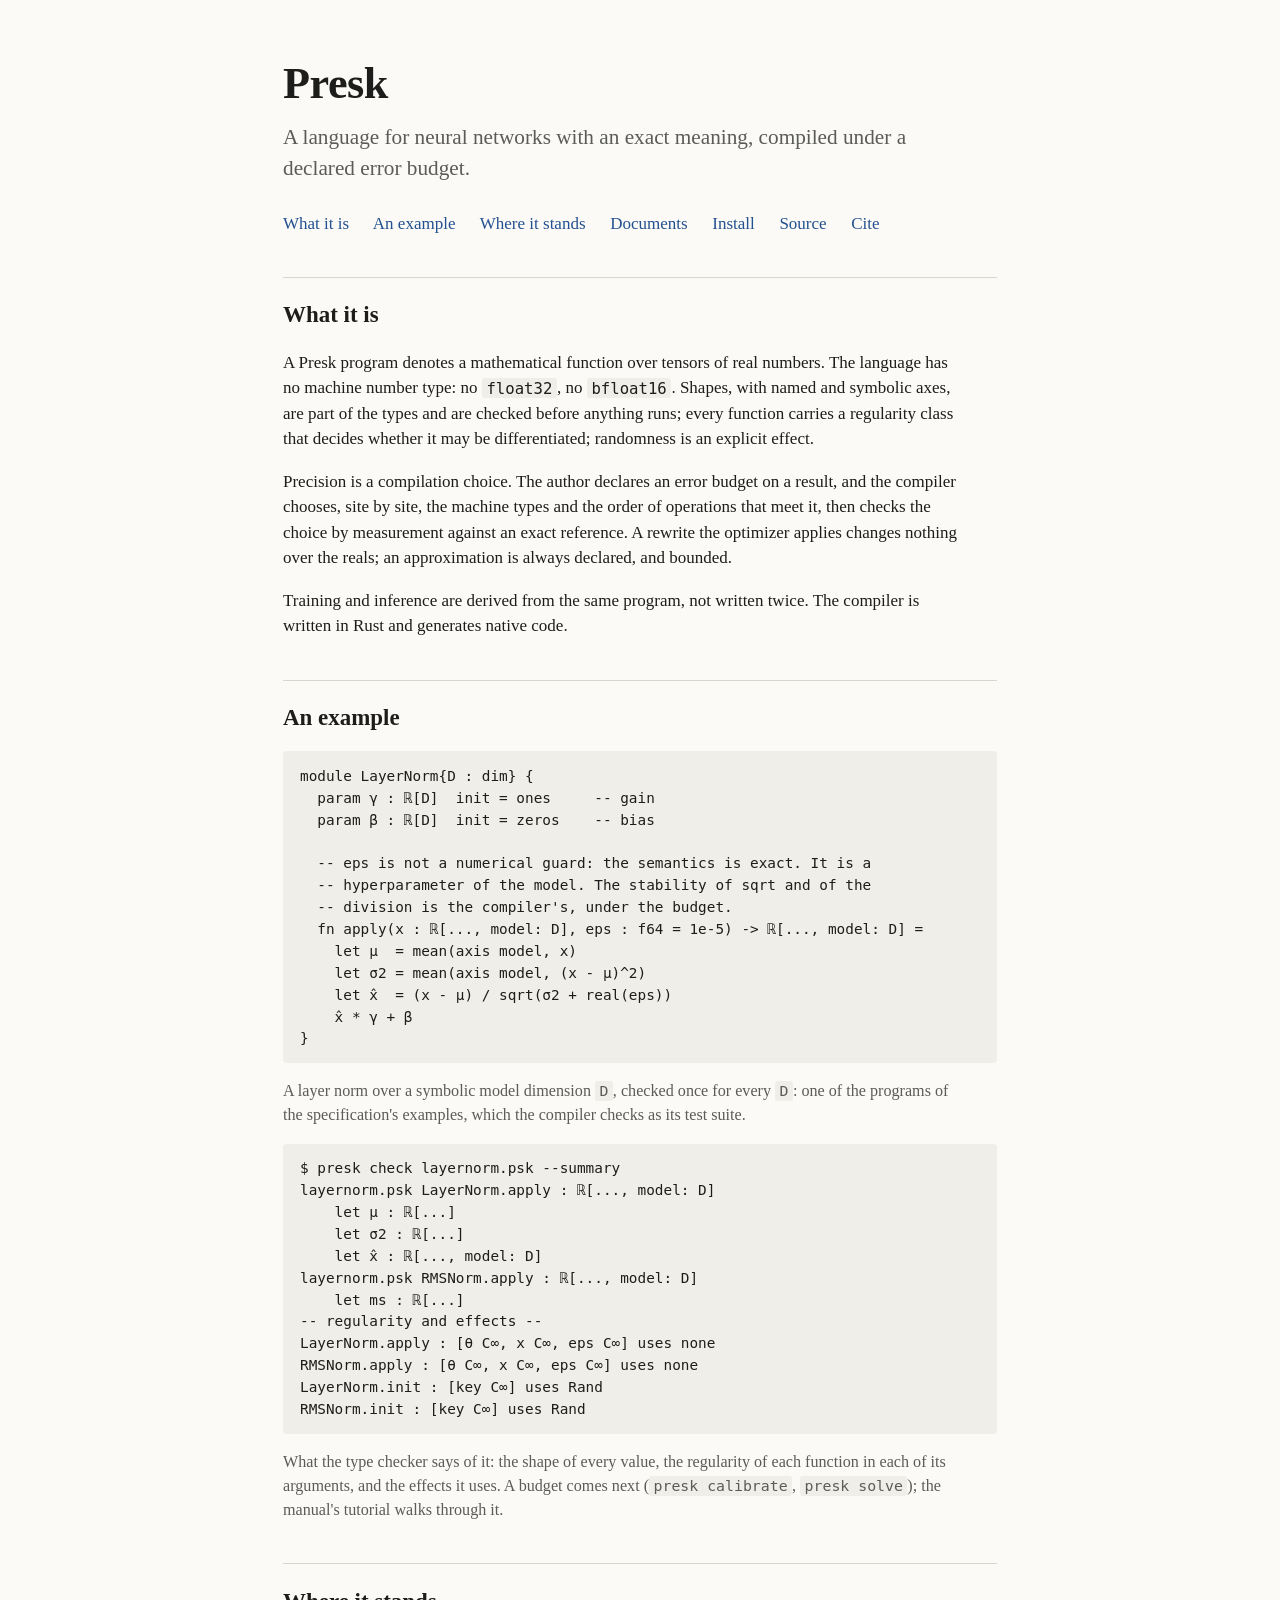
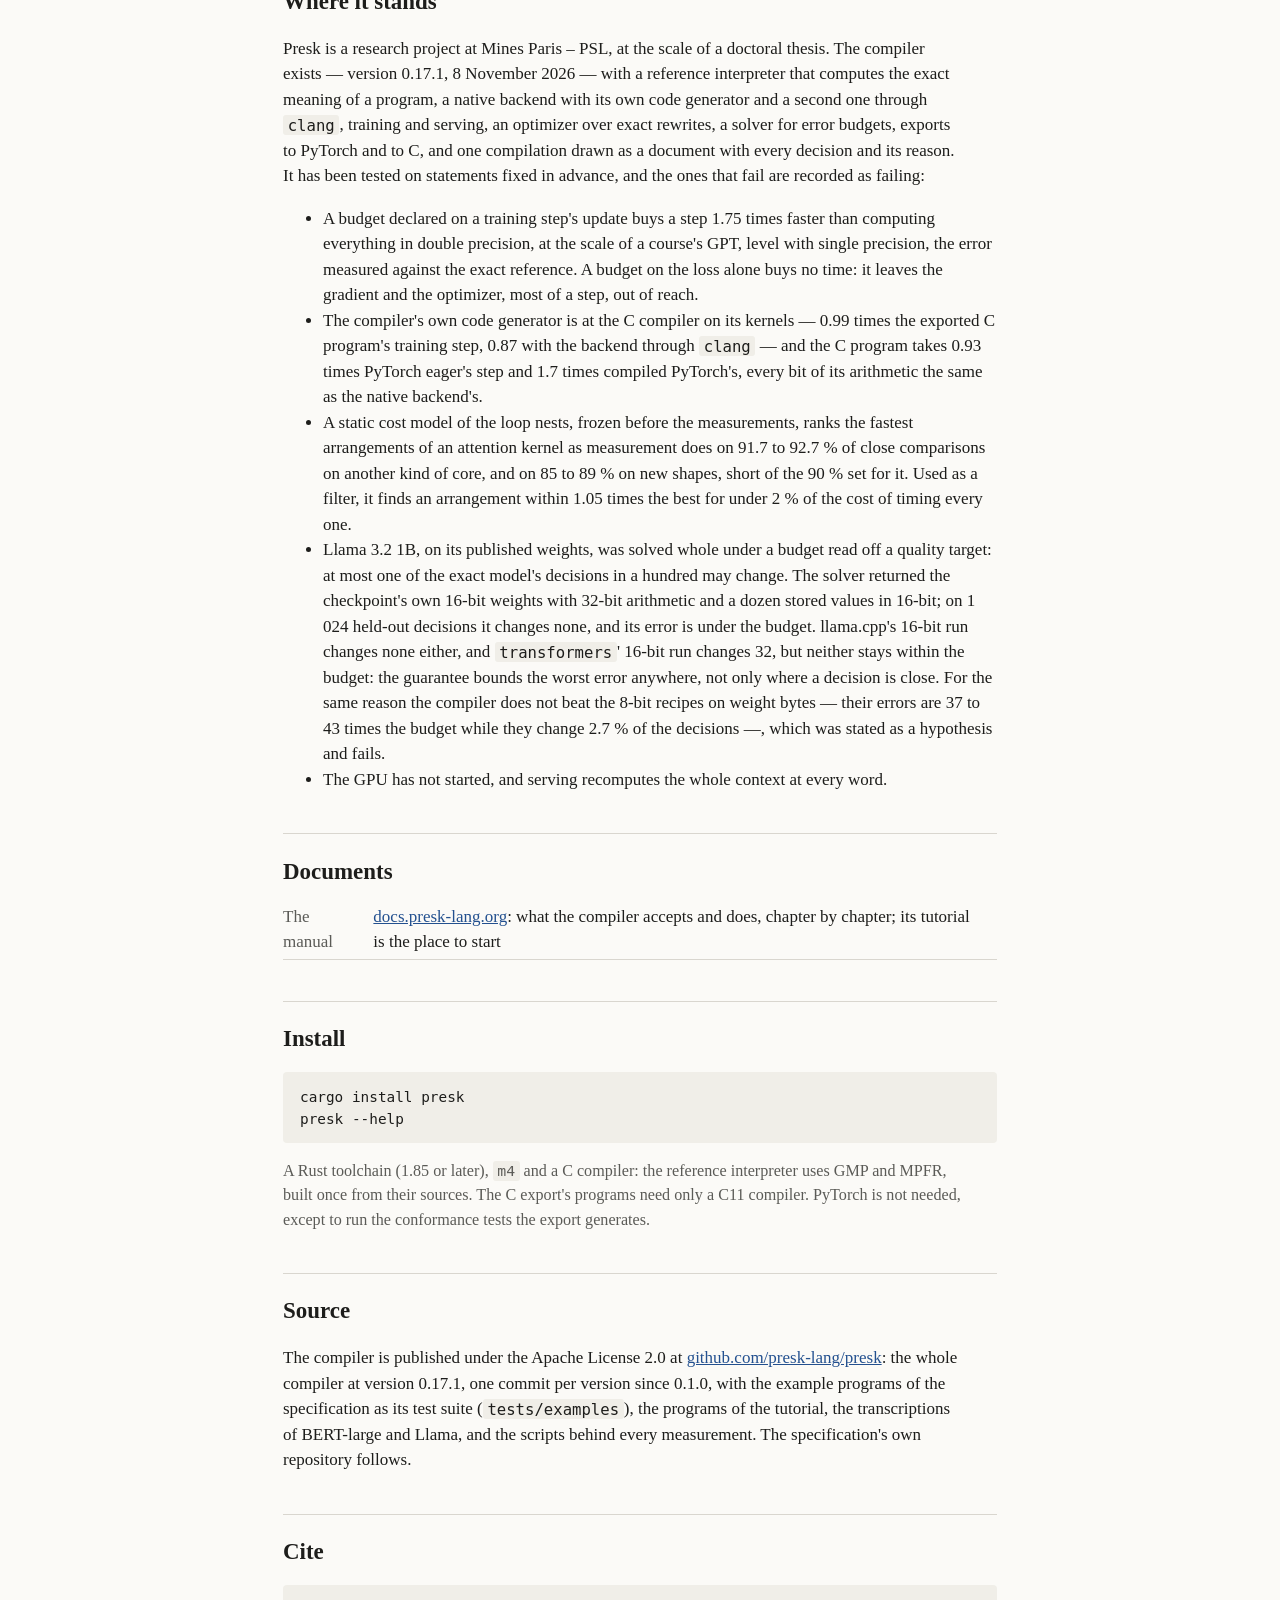
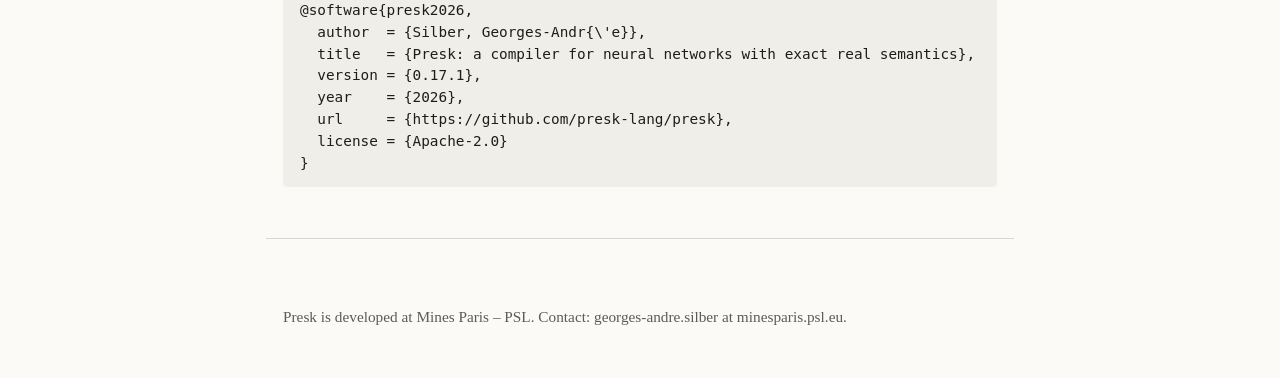
==== site/index.html @ a1793949 "The site without PDFs for now: the report and the reference removed The user, 2026-11-11: "i don't w" ====
<!doctype html>
<html lang="en">
<head>
<meta charset="utf-8">
<meta name="viewport" content="width=device-width, initial-scale=1">
<title>Presk</title>
<meta name="description" content="Presk is a language and compiler for neural networks whose programs have an exact mathematical meaning, compiled under a declared error budget.">
<link rel="stylesheet" href="style.css">
</head>
<body>

<header>
  <h1>Presk</h1>
  <!-- The tagline follows the report's framing; kept by the user on 2026-11-09
       (presk-project/docs/publication-2026-11-09.md, decision 6). -->
  <p class="tagline">A language for neural networks with an exact meaning, compiled under a declared error budget.</p>
  <nav>
    <a href="#what">What it is</a>
    <a href="#example">An example</a>
    <a href="#status">Where it stands</a>
    <a href="#documents">Documents</a>
    <a href="#install">Install</a>
    <a href="#source">Source</a>
    <a href="#cite">Cite</a>
  </nav>
</header>

<main>

<h2 id="what">What it is</h2>
<p>A Presk program denotes a mathematical function over tensors of real
numbers. The language has no machine number type: no <code>float32</code>,
no <code>bfloat16</code>. Shapes, with named and symbolic axes, are part of
the types and are checked before anything runs; every function carries a
regularity class that decides whether it may be differentiated; randomness
is an explicit effect.</p>
<p>Precision is a compilation choice. The author declares an error budget
on a result, and the compiler chooses, site by site, the machine types and
the order of operations that meet it, then checks the choice by measurement
against an exact reference. A rewrite the optimizer applies changes nothing
over the reals; an approximation is always declared, and bounded.</p>
<p>Training and inference are derived from the same program, not written
twice. The compiler is written in Rust and generates native code.</p>

<h2 id="example">An example</h2>
<!-- presk-specs/examples/layernorm/layernorm.psk, the LayerNorm module, verbatim (comments shortened). -->
<pre><code>module LayerNorm{D : dim} {
  param γ : ℝ[D]  init = ones     -- gain
  param β : ℝ[D]  init = zeros    -- bias

  -- eps is not a numerical guard: the semantics is exact. It is a
  -- hyperparameter of the model. The stability of sqrt and of the
  -- division is the compiler's, under the budget.
  fn apply(x : ℝ[..., model: D], eps : f64 = 1e-5) -> ℝ[..., model: D] =
    let μ  = mean(axis model, x)
    let σ2 = mean(axis model, (x - μ)^2)
    let x̂  = (x - μ) / sqrt(σ2 + real(eps))
    x̂ * γ + β
}</code></pre>
<p class="note">A layer norm over a symbolic model dimension <code>D</code>,
checked once for every <code>D</code>: one of the programs of the
specification's examples, which the compiler checks as its test suite.</p>
<!-- The output of `presk check tests/examples/layernorm/layernorm.psk --summary` at 0.17.1 (the file also
     holds an RMSNorm module), verbatim, 2026-11-09. -->
<pre><code>$ presk check layernorm.psk --summary
layernorm.psk LayerNorm.apply : ℝ[..., model: D]
    let μ : ℝ[...]
    let σ2 : ℝ[...]
    let x̂ : ℝ[..., model: D]
layernorm.psk RMSNorm.apply : ℝ[..., model: D]
    let ms : ℝ[...]
-- regularity and effects --
LayerNorm.apply : [θ C∞, x C∞, eps C∞] uses none
RMSNorm.apply : [θ C∞, x C∞, eps C∞] uses none
LayerNorm.init : [key C∞] uses Rand
RMSNorm.init : [key C∞] uses Rand</code></pre>
<p class="note">What the type checker says of it: the shape of every value,
the regularity of each function in each of its arguments, and the effects it
uses. A budget comes next (<code>presk calibrate</code>, <code>presk
solve</code>); the manual's tutorial walks through it.</p>

<h2 id="status">Where it stands</h2>
<!-- In step with presk-specs/docs/status-2026-11-08-0.17.1.md (version 0.17.1, tagged 2026-11-08) and the
     compiler's CHANGELOG; what fails is said to fail. Each number's record is in the comment beside it. -->
<p>Presk is a research project at Mines Paris – PSL, at the scale of a
doctoral thesis. The compiler exists — version 0.17.1, 8 November 2026 —
with a reference interpreter that computes the exact meaning of a program,
a native backend with its own code generator and a second one through
<code>clang</code>, training and serving, an optimizer over exact rewrites,
a solver for error budgets, exports to PyTorch and to C, and one
compilation drawn as a document with every decision and its reason. It has
been tested on statements fixed in advance, and the ones that fail are
recorded as failing:</p>
<ul>
  <!-- D127 (five processes): the step under the solved update budget 13.91 s against 24.35 all-f64, all-f32 1.76x;
       H6 fails (a budget on the loss buys no time); H7 holds. -->
  <li>A budget declared on a training step's update buys a step 1.75 times
  faster than computing everything in double precision, at the scale of a
  course's GPT, level with single precision, the error measured against the
  exact reference. A budget on the loss alone buys no time: it leaves the
  gradient and the optimizer, most of a step, out of reach.</li>
  <!-- D181 (0.17.0 step 8, D127's protocol): Cranelift with level 2 0.994x the C program's step, the LLVM backend
       0.871x; D166/D153: the C step 0.93x PyTorch eager's, 1.7x compiled PyTorch's (2.0x like for like). -->
  <li>The compiler's own code generator is at the C compiler on its
  kernels — 0.99 times the exported C program's training step, 0.87 with
  the backend through <code>clang</code> — and the C program takes 0.93
  times PyTorch eager's step and 1.7 times compiled PyTorch's, every bit
  of its arithmetic the same as the native backend's.</li>
  <!-- D72, D73 (0.8.0): F2 92.7 % and 91.7 % on the A725 cores, F1 85.4–88.8 % on new shapes; within 1.05x of the
       best; under 2 % of the cost (the manual's experiments chapter, §8). -->
  <li>A static cost model of the loop nests, frozen before the
  measurements, ranks the fastest arrangements of an attention kernel as
  measurement does on 91.7 to 92.7 % of close comparisons on another kind
  of core, and on 85 to 89 % on new shapes, short of the 90 % set for it.
  Used as a filter, it finds an arrangement within 1.05 times the best for
  under 2 % of the cost of timing every one.</li>
  <!-- D186–D190 (0.17.1, status-2026-11-08-0.17.1.md §3): eps*(1 %) = 3.81e-3; the eighth solve B: bf16 weights,
       f32 arithmetic, twelve stored values bf16, 0 of 1 024 held-out decisions changed, 7.7e-4 under 3.81e-3;
       llama.cpp BF16 0.257 and 0 flips (certifiable at delta = 0.38), transformers bfloat16 0.566 and 32 flips;
       Q8_0 1.31 GB and 28 flips; RW7 fails at every delta. -->
  <li>Llama 3.2 1B, on its published weights, was solved whole under a
  budget read off a quality target: at most one of the exact model's
  decisions in a hundred may change. The solver returned the checkpoint's
  own 16-bit weights with 32-bit arithmetic and a dozen stored values in
  16-bit; on 1 024 held-out decisions it changes none, and its error is
  under the budget. llama.cpp's 16-bit run changes none either, and
  <code>transformers</code>' 16-bit run changes 32, but neither stays
  within the budget: the guarantee bounds the worst error anywhere, not
  only where a decision is close. For the same reason the compiler does
  not beat the 8-bit recipes on weight bytes — their errors are 37 to 43
  times the budget while they change 2.7 % of the decisions —, which was
  stated as a hypothesis and fails.</li>
  <li>The GPU has not started, and serving recomputes the whole context at
  every word.</li>
</ul>

<h2 id="documents">Documents</h2>
<!-- No PDF on the site for now (the user, 2026-11-11): the report and the
     language reference stay in presk-specs. -->
<table>
  <tr><th>The manual</th><td><a href="https://docs.presk-lang.org">docs.presk-lang.org</a>: what the compiler accepts and does, chapter by chapter; its tutorial is the place to start</td></tr>
</table>

<h2 id="install">Install</h2>
<!-- The crate `presk` on crates.io, published from the public repository at 0.17.1 (presk's CONTRIBUTING.md). -->
<pre><code>cargo install presk
presk --help</code></pre>
<p class="note">A Rust toolchain (1.85 or later), <code>m4</code> and a C
compiler: the reference interpreter uses GMP and MPFR, built once from their
sources. The C export's programs need only a C11 compiler. PyTorch is not
needed, except to run the conformance tests the export generates.</p>

<h2 id="source">Source</h2>
<p>The compiler is published under the Apache License 2.0 at
<a href="https://github.com/presk-lang/presk">github.com/presk-lang/presk</a>:
the whole compiler at version 0.17.1, one commit per version since 0.1.0,
with the example programs of the specification as its test suite
(<code>tests/examples</code>), the programs of the tutorial, the
transcriptions of BERT-large and Llama, and the scripts behind every
measurement. The specification's own repository follows.</p>

<h2 id="cite">Cite</h2>
<!-- From presk's CITATION.cff. -->
<pre><code>@software{presk2026,
  author  = {Silber, Georges-Andr{\'e}},
  title   = {Presk: a compiler for neural networks with exact real semantics},
  version = {0.17.1},
  year    = {2026},
  url     = {https://github.com/presk-lang/presk},
  license = {Apache-2.0}
}</code></pre>

</main>

<footer>
  <p>Presk is developed at Mines Paris – PSL. Contact: georges-andre.silber at minesparis.psl.eu.</p>
</footer>

</body>
</html>
---- site/style.css ----
:root {
  --ink: #1d1d1b;
  --muted: #5b5b57;
  --rule: #d9d6cf;
  --paper: #fbfaf7;
  --accent: #23508f;
  --code: #f0eee8;
}
@media (prefers-color-scheme: dark) {
  :root {
    --ink: #e8e6e0;
    --muted: #a9a69e;
    --rule: #3a3a37;
    --paper: #161614;
    --accent: #8fb4ec;
    --code: #232321;
  }
}
* { box-sizing: border-box; }
html { font-size: 17px; }
body {
  margin: 0;
  background: var(--paper);
  color: var(--ink);
  font-family: Georgia, "Times New Roman", serif;
  line-height: 1.5;
}
main, header, footer { max-width: 44rem; margin: 0 auto; padding: 0 1rem; }
header { padding-top: 3rem; }
header h1 { font-size: 2.6rem; margin: 0 0 .25rem; letter-spacing: -.01em; }
header p.tagline { font-size: 1.25rem; color: var(--muted); margin: 0 0 1.5rem; }
nav a { margin-right: 1.2rem; color: var(--accent); text-decoration: none; }
nav a:hover { text-decoration: underline; }
h2 { font-size: 1.35rem; margin: 2.4rem 0 .6rem; padding-top: 1.2rem; border-top: 1px solid var(--rule); }
p, li { max-width: 40rem; }
a { color: var(--accent); }
code, pre {
  font-family: "SF Mono", Menlo, Consolas, "DejaVu Sans Mono", monospace;
  font-size: .92em;
  background: var(--code);
}
code { padding: .05em .3em; border-radius: 3px; }
pre { padding: .8rem 1rem; overflow-x: auto; border-radius: 4px; line-height: 1.4; }
pre code { background: none; padding: 0; }
table { border-collapse: collapse; margin: .6rem 0 1rem; }
td, th { text-align: left; padding: .25rem .9rem .25rem 0; vertical-align: top; border-bottom: 1px solid var(--rule); }
th { color: var(--muted); font-weight: normal; }
footer { color: var(--muted); font-size: .9rem; padding: 3rem 1rem 2rem; border-top: 1px solid var(--rule); margin-top: 3rem; }
.note { color: var(--muted); font-size: .95rem; }
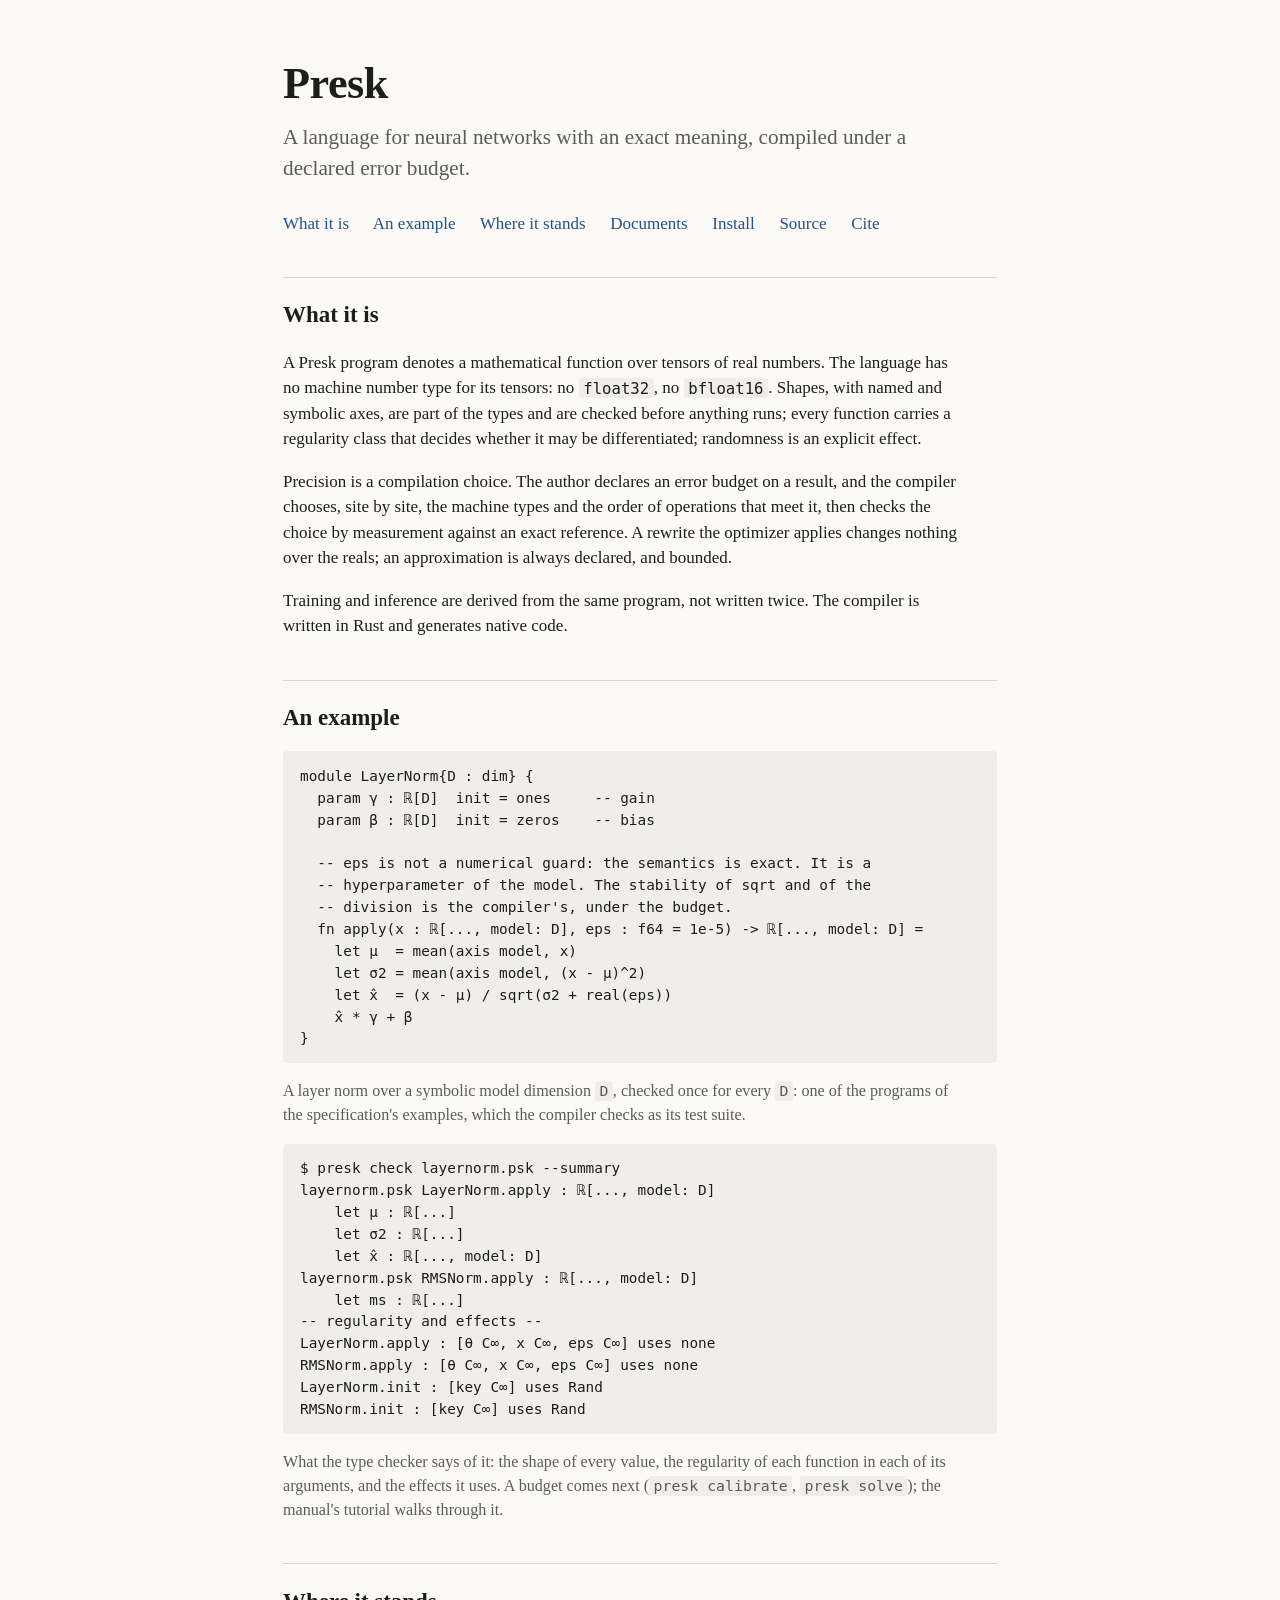
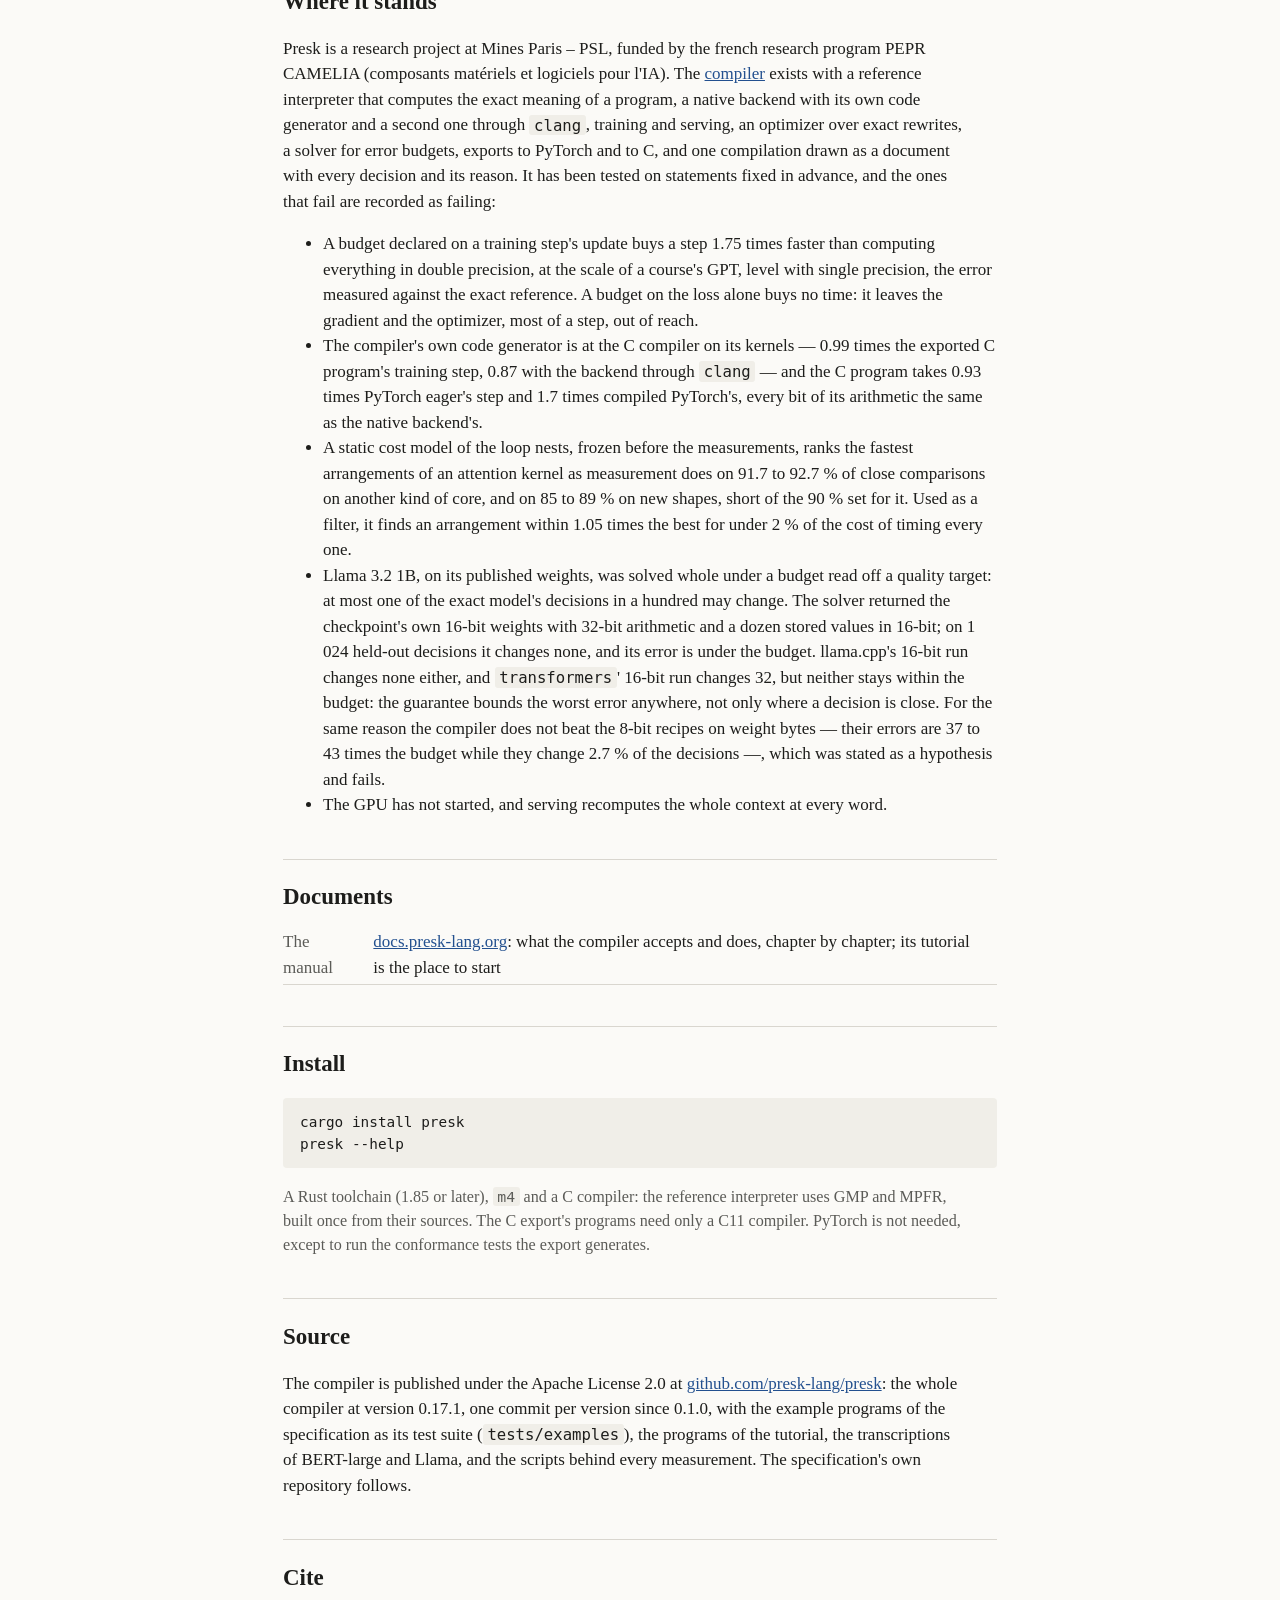
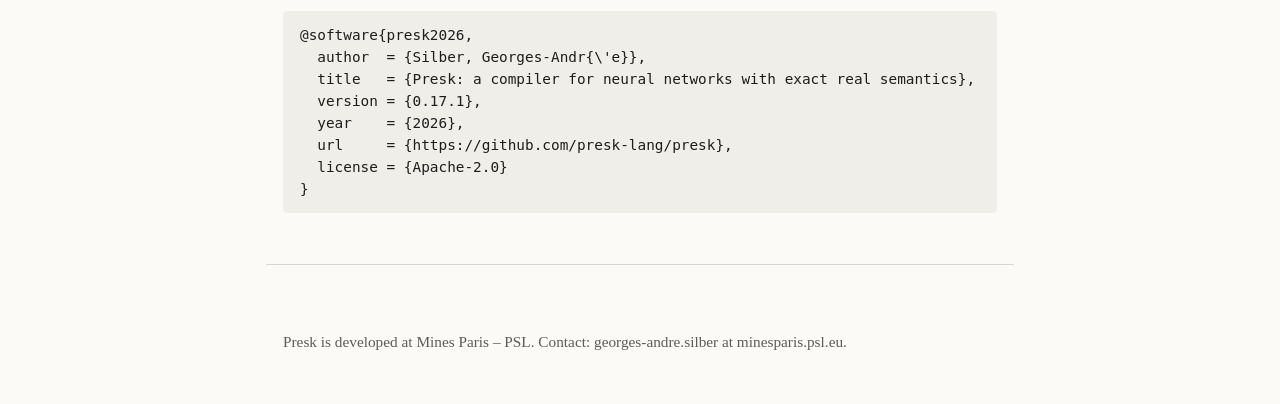
==== commit afdff5d6: "Revise wording" ====
--- a/site/index.html
+++ b/site/index.html
@@ -29,7 +29,7 @@
 
 <h2 id="what">What it is</h2>
 <p>A Presk program denotes a mathematical function over tensors of real
-numbers. The language has no machine number type: no <code>float32</code>,
+numbers. The language has no machine number type for its tensors: no <code>float32</code>,
 no <code>bfloat16</code>. Shapes, with named and symbolic axes, are part of
 the types and are checked before anything runs; every function carries a
 regularity class that decides whether it may be differentiated; randomness
@@ -82,8 +82,8 @@
 <h2 id="status">Where it stands</h2>
 <!-- In step with presk-specs/docs/status-2026-11-08-0.17.1.md (version 0.17.1, tagged 2026-11-08) and the
      compiler's CHANGELOG; what fails is said to fail. Each number's record is in the comment beside it. -->
-<p>Presk is a research project at Mines Paris – PSL, at the scale of a
-doctoral thesis. The compiler exists — version 0.17.1, 8 November 2026 —
+<p>Presk is a research project at Mines Paris – PSL, funded by the french research program PEPR CAMELIA (composants matériels et logiciels pour l'IA).
+    The <a href="https://github.com/presk-lang/presk">compiler</a> exists
 with a reference interpreter that computes the exact meaning of a program,
 a native backend with its own code generator and a second one through
 <code>clang</code>, training and serving, an optimizer over exact rewrites,
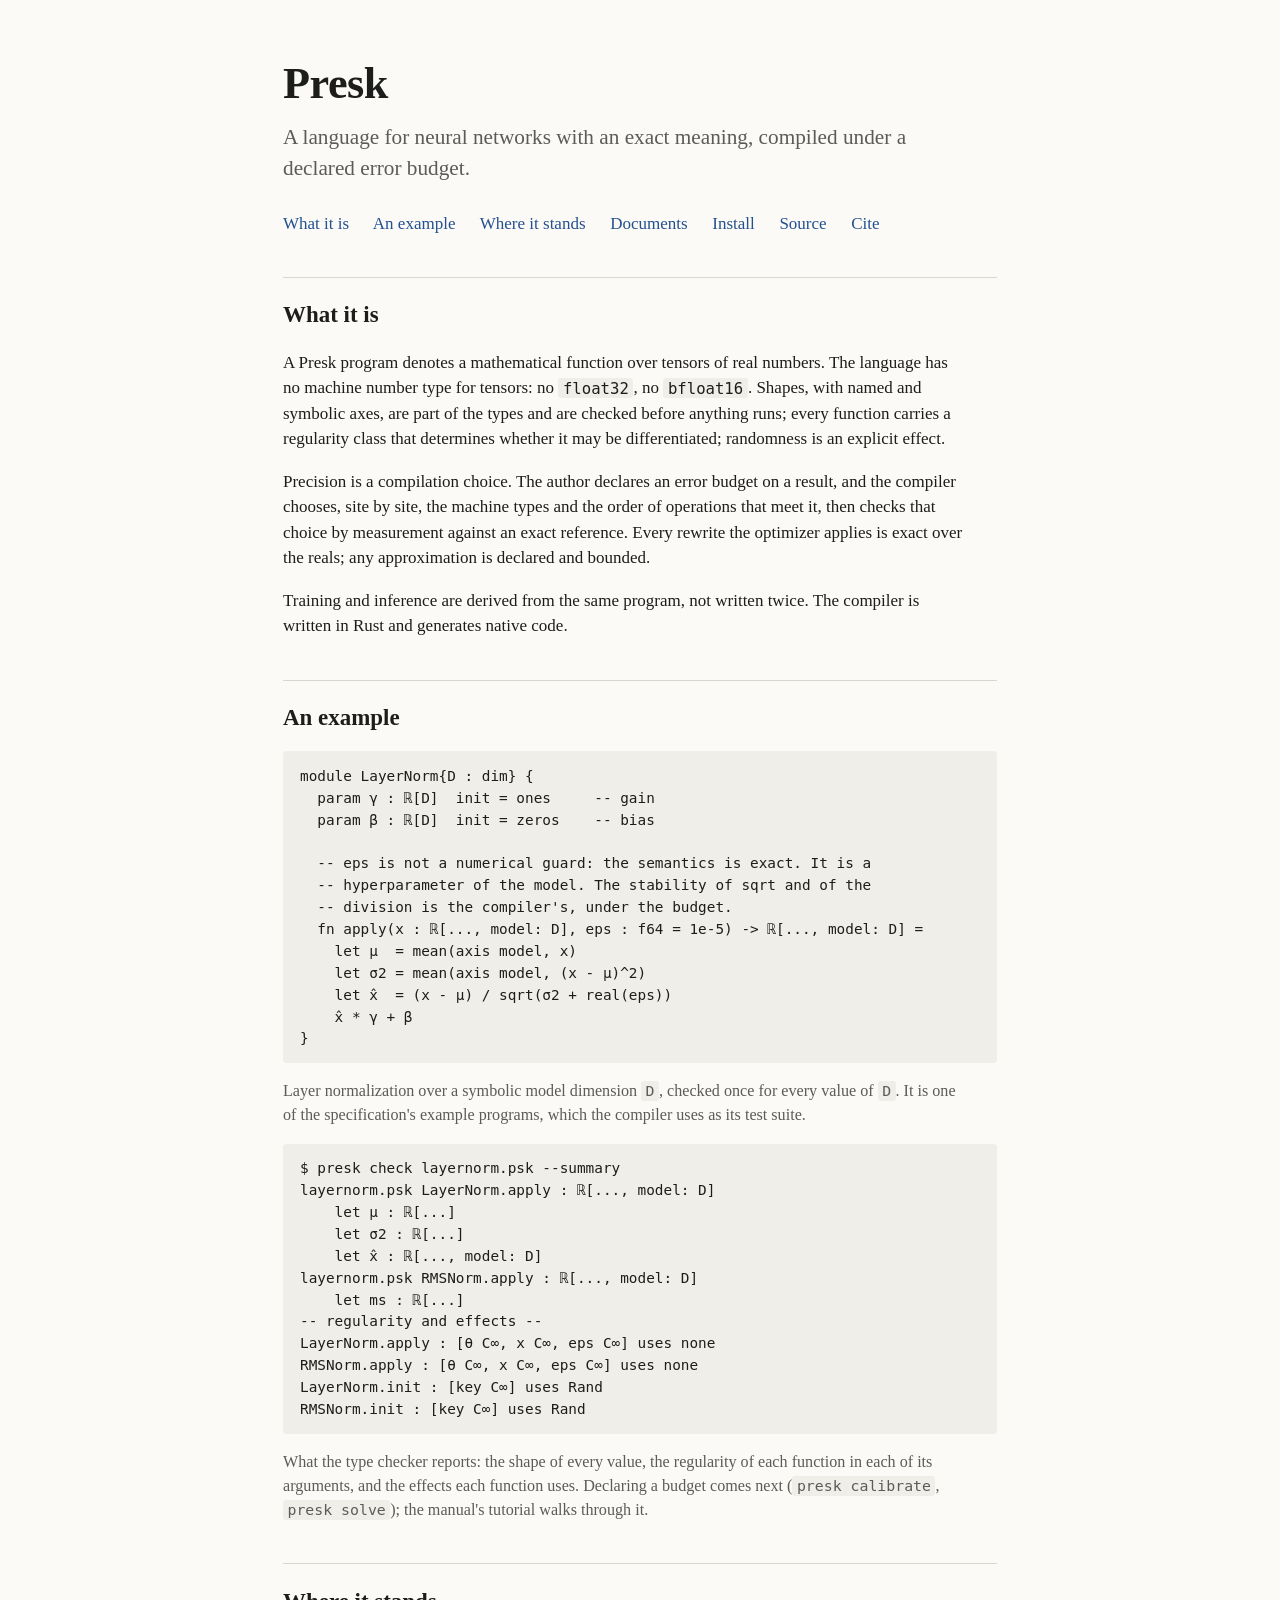
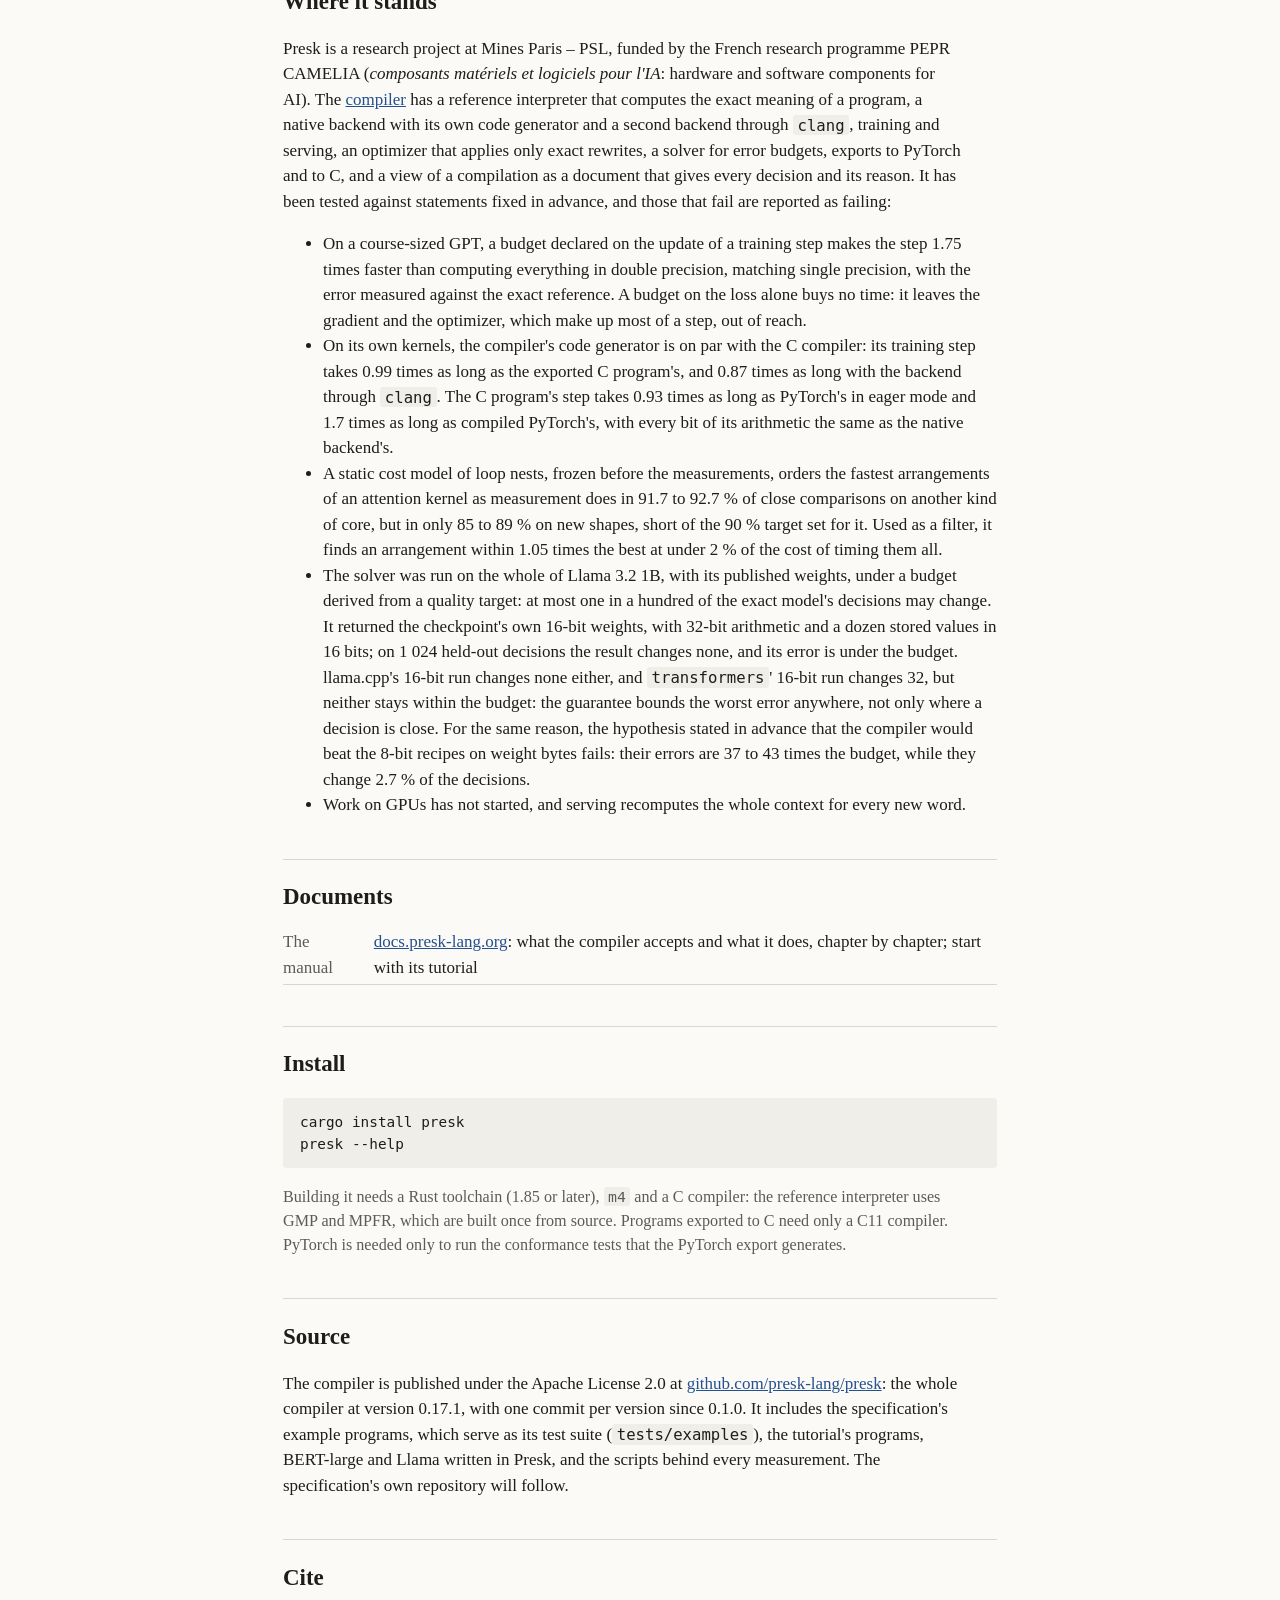
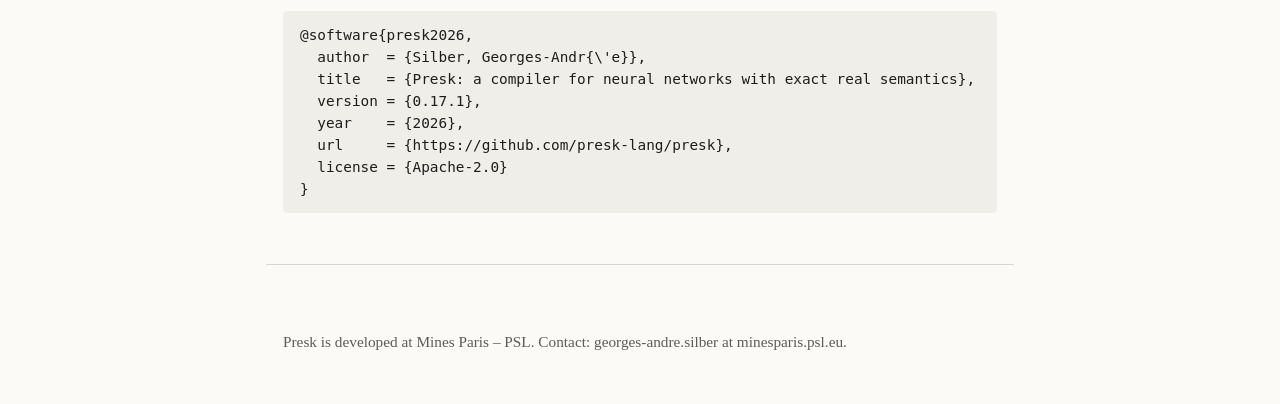
==== commit de9b8e57: "The page's English revised: the same statements and numbers, clearer sentences The funding sentence " ====
--- a/site/index.html
+++ b/site/index.html
@@ -4,7 +4,7 @@
 <meta charset="utf-8">
 <meta name="viewport" content="width=device-width, initial-scale=1">
 <title>Presk</title>
-<meta name="description" content="Presk is a language and compiler for neural networks whose programs have an exact mathematical meaning, compiled under a declared error budget.">
+<meta name="description" content="Presk is a language and compiler for neural networks whose programs have an exact mathematical meaning and are compiled under a declared error budget.">
 <link rel="stylesheet" href="style.css">
 </head>
 <body>
@@ -29,16 +29,16 @@
 
 <h2 id="what">What it is</h2>
 <p>A Presk program denotes a mathematical function over tensors of real
-numbers. The language has no machine number type for its tensors: no <code>float32</code>,
+numbers. The language has no machine number type for tensors: no <code>float32</code>,
 no <code>bfloat16</code>. Shapes, with named and symbolic axes, are part of
 the types and are checked before anything runs; every function carries a
-regularity class that decides whether it may be differentiated; randomness
+regularity class that determines whether it may be differentiated; randomness
 is an explicit effect.</p>
 <p>Precision is a compilation choice. The author declares an error budget
 on a result, and the compiler chooses, site by site, the machine types and
-the order of operations that meet it, then checks the choice by measurement
-against an exact reference. A rewrite the optimizer applies changes nothing
-over the reals; an approximation is always declared, and bounded.</p>
+the order of operations that meet it, then checks that choice by measurement
+against an exact reference. Every rewrite the optimizer applies is exact
+over the reals; any approximation is declared and bounded.</p>
 <p>Training and inference are derived from the same program, not written
 twice. The compiler is written in Rust and generates native code.</p>
 
@@ -57,9 +57,10 @@
     let x̂  = (x - μ) / sqrt(σ2 + real(eps))
     x̂ * γ + β
 }</code></pre>
-<p class="note">A layer norm over a symbolic model dimension <code>D</code>,
-checked once for every <code>D</code>: one of the programs of the
-specification's examples, which the compiler checks as its test suite.</p>
+<p class="note">Layer normalization over a symbolic model dimension
+<code>D</code>, checked once for every value of <code>D</code>. It is one of
+the specification's example programs, which the compiler uses as its test
+suite.</p>
 <!-- The output of `presk check tests/examples/layernorm/layernorm.psk --summary` at 0.17.1 (the file also
      holds an RMSNorm module), verbatim, 2026-11-09. -->
 <pre><code>$ presk check layernorm.psk --summary
@@ -74,90 +75,97 @@
 RMSNorm.apply : [θ C∞, x C∞, eps C∞] uses none
 LayerNorm.init : [key C∞] uses Rand
 RMSNorm.init : [key C∞] uses Rand</code></pre>
-<p class="note">What the type checker says of it: the shape of every value,
-the regularity of each function in each of its arguments, and the effects it
-uses. A budget comes next (<code>presk calibrate</code>, <code>presk
-solve</code>); the manual's tutorial walks through it.</p>
+<p class="note">What the type checker reports: the shape of every value,
+the regularity of each function in each of its arguments, and the effects
+each function uses. Declaring a budget comes next (<code>presk
+calibrate</code>, <code>presk solve</code>); the manual's tutorial walks
+through it.</p>
 
 <h2 id="status">Where it stands</h2>
 <!-- In step with presk-specs/docs/status-2026-11-08-0.17.1.md (version 0.17.1, tagged 2026-11-08) and the
      compiler's CHANGELOG; what fails is said to fail. Each number's record is in the comment beside it. -->
-<p>Presk is a research project at Mines Paris – PSL, funded by the french research program PEPR CAMELIA (composants matériels et logiciels pour l'IA).
-    The <a href="https://github.com/presk-lang/presk">compiler</a> exists
-with a reference interpreter that computes the exact meaning of a program,
-a native backend with its own code generator and a second one through
-<code>clang</code>, training and serving, an optimizer over exact rewrites,
-a solver for error budgets, exports to PyTorch and to C, and one
-compilation drawn as a document with every decision and its reason. It has
-been tested on statements fixed in advance, and the ones that fail are
-recorded as failing:</p>
+<!-- The funding sentence is the user's (2026-11-12). -->
+<p>Presk is a research project at Mines Paris – PSL, funded by the French
+research programme PEPR CAMELIA (<i lang="fr">composants matériels et
+logiciels pour l'IA</i>: hardware and software components for AI). The
+<a href="https://github.com/presk-lang/presk">compiler</a> has a reference
+interpreter that computes the exact meaning of a program, a native backend
+with its own code generator and a second backend through
+<code>clang</code>, training and serving, an optimizer that applies only
+exact rewrites, a solver for error budgets, exports to PyTorch and to C,
+and a view of a compilation as a document that gives every decision and
+its reason. It has been tested against statements fixed in advance, and
+those that fail are reported as failing:</p>
 <ul>
   <!-- D127 (five processes): the step under the solved update budget 13.91 s against 24.35 all-f64, all-f32 1.76x;
        H6 fails (a budget on the loss buys no time); H7 holds. -->
-  <li>A budget declared on a training step's update buys a step 1.75 times
-  faster than computing everything in double precision, at the scale of a
-  course's GPT, level with single precision, the error measured against the
-  exact reference. A budget on the loss alone buys no time: it leaves the
-  gradient and the optimizer, most of a step, out of reach.</li>
+  <li>On a course-sized GPT, a budget declared on the update of a
+  training step makes the step 1.75 times faster than computing
+  everything in double precision, matching single precision, with the
+  error measured against the exact reference. A budget on the loss alone
+  buys no time: it leaves the gradient and the optimizer, which make up
+  most of a step, out of reach.</li>
   <!-- D181 (0.17.0 step 8, D127's protocol): Cranelift with level 2 0.994x the C program's step, the LLVM backend
        0.871x; D166/D153: the C step 0.93x PyTorch eager's, 1.7x compiled PyTorch's (2.0x like for like). -->
-  <li>The compiler's own code generator is at the C compiler on its
-  kernels — 0.99 times the exported C program's training step, 0.87 with
-  the backend through <code>clang</code> — and the C program takes 0.93
-  times PyTorch eager's step and 1.7 times compiled PyTorch's, every bit
-  of its arithmetic the same as the native backend's.</li>
+  <li>On its own kernels, the compiler's code generator is on par with the
+  C compiler: its training step takes 0.99 times as long as the exported C
+  program's, and 0.87 times as long with the backend through
+  <code>clang</code>. The C program's step takes 0.93 times as long as
+  PyTorch's in eager mode and 1.7 times as long as compiled PyTorch's,
+  with every bit of its arithmetic the same as the native backend's.</li>
   <!-- D72, D73 (0.8.0): F2 92.7 % and 91.7 % on the A725 cores, F1 85.4–88.8 % on new shapes; within 1.05x of the
        best; under 2 % of the cost (the manual's experiments chapter, §8). -->
-  <li>A static cost model of the loop nests, frozen before the
-  measurements, ranks the fastest arrangements of an attention kernel as
-  measurement does on 91.7 to 92.7 % of close comparisons on another kind
-  of core, and on 85 to 89 % on new shapes, short of the 90 % set for it.
-  Used as a filter, it finds an arrangement within 1.05 times the best for
-  under 2 % of the cost of timing every one.</li>
+  <li>A static cost model of loop nests, frozen before the measurements,
+  orders the fastest arrangements of an attention kernel as measurement
+  does in 91.7 to 92.7&nbsp;% of close comparisons on another kind of core,
+  but in only 85 to 89&nbsp;% on new shapes, short of the 90&nbsp;% target
+  set for it. Used as a filter, it finds an arrangement within 1.05 times
+  the best at under 2&nbsp;% of the cost of timing them all.</li>
   <!-- D186–D190 (0.17.1, status-2026-11-08-0.17.1.md §3): eps*(1 %) = 3.81e-3; the eighth solve B: bf16 weights,
        f32 arithmetic, twelve stored values bf16, 0 of 1 024 held-out decisions changed, 7.7e-4 under 3.81e-3;
        llama.cpp BF16 0.257 and 0 flips (certifiable at delta = 0.38), transformers bfloat16 0.566 and 32 flips;
        Q8_0 1.31 GB and 28 flips; RW7 fails at every delta. -->
-  <li>Llama 3.2 1B, on its published weights, was solved whole under a
-  budget read off a quality target: at most one of the exact model's
-  decisions in a hundred may change. The solver returned the checkpoint's
-  own 16-bit weights with 32-bit arithmetic and a dozen stored values in
-  16-bit; on 1 024 held-out decisions it changes none, and its error is
-  under the budget. llama.cpp's 16-bit run changes none either, and
-  <code>transformers</code>' 16-bit run changes 32, but neither stays
-  within the budget: the guarantee bounds the worst error anywhere, not
-  only where a decision is close. For the same reason the compiler does
-  not beat the 8-bit recipes on weight bytes — their errors are 37 to 43
-  times the budget while they change 2.7 % of the decisions —, which was
-  stated as a hypothesis and fails.</li>
-  <li>The GPU has not started, and serving recomputes the whole context at
-  every word.</li>
+  <li>The solver was run on the whole of Llama 3.2 1B, with its published
+  weights, under a budget derived from a quality target: at most one in a
+  hundred of the exact model's decisions may change. It returned the
+  checkpoint's own 16-bit weights, with 32-bit arithmetic and a dozen
+  stored values in 16 bits; on 1&nbsp;024 held-out decisions the result
+  changes none, and its error is under the budget. llama.cpp's 16-bit
+  run changes none either, and <code>transformers</code>' 16-bit run
+  changes 32, but neither stays within the budget: the guarantee bounds
+  the worst error anywhere, not only where a decision is close. For the
+  same reason, the hypothesis stated in advance that the compiler would
+  beat the 8-bit recipes on weight bytes fails: their errors are 37 to
+  43 times the budget, while they change 2.7&nbsp;% of the decisions.</li>
+  <li>Work on GPUs has not started, and serving recomputes the whole
+  context for every new word.</li>
 </ul>
 
 <h2 id="documents">Documents</h2>
 <!-- No PDF on the site for now (the user, 2026-11-11): the report and the
      language reference stay in presk-specs. -->
 <table>
-  <tr><th>The manual</th><td><a href="https://docs.presk-lang.org">docs.presk-lang.org</a>: what the compiler accepts and does, chapter by chapter; its tutorial is the place to start</td></tr>
+  <tr><th>The manual</th><td><a href="https://docs.presk-lang.org">docs.presk-lang.org</a>: what the compiler accepts and what it does, chapter by chapter; start with its tutorial</td></tr>
 </table>
 
 <h2 id="install">Install</h2>
 <!-- The crate `presk` on crates.io, published from the public repository at 0.17.1 (presk's CONTRIBUTING.md). -->
 <pre><code>cargo install presk
 presk --help</code></pre>
-<p class="note">A Rust toolchain (1.85 or later), <code>m4</code> and a C
-compiler: the reference interpreter uses GMP and MPFR, built once from their
-sources. The C export's programs need only a C11 compiler. PyTorch is not
-needed, except to run the conformance tests the export generates.</p>
+<p class="note">Building it needs a Rust toolchain (1.85 or later),
+<code>m4</code> and a C compiler: the reference interpreter uses GMP and
+MPFR, which are built once from source. Programs exported to C need only a
+C11 compiler. PyTorch is needed only to run the conformance tests that the
+PyTorch export generates.</p>
 
 <h2 id="source">Source</h2>
 <p>The compiler is published under the Apache License 2.0 at
 <a href="https://github.com/presk-lang/presk">github.com/presk-lang/presk</a>:
-the whole compiler at version 0.17.1, one commit per version since 0.1.0,
-with the example programs of the specification as its test suite
-(<code>tests/examples</code>), the programs of the tutorial, the
-transcriptions of BERT-large and Llama, and the scripts behind every
-measurement. The specification's own repository follows.</p>
+the whole compiler at version 0.17.1, with one commit per version since
+0.1.0. It includes the specification's example programs, which serve as
+its test suite (<code>tests/examples</code>), the tutorial's programs,
+BERT-large and Llama written in Presk, and the scripts behind every
+measurement. The specification's own repository will follow.</p>
 
 <h2 id="cite">Cite</h2>
 <!-- From presk's CITATION.cff. -->
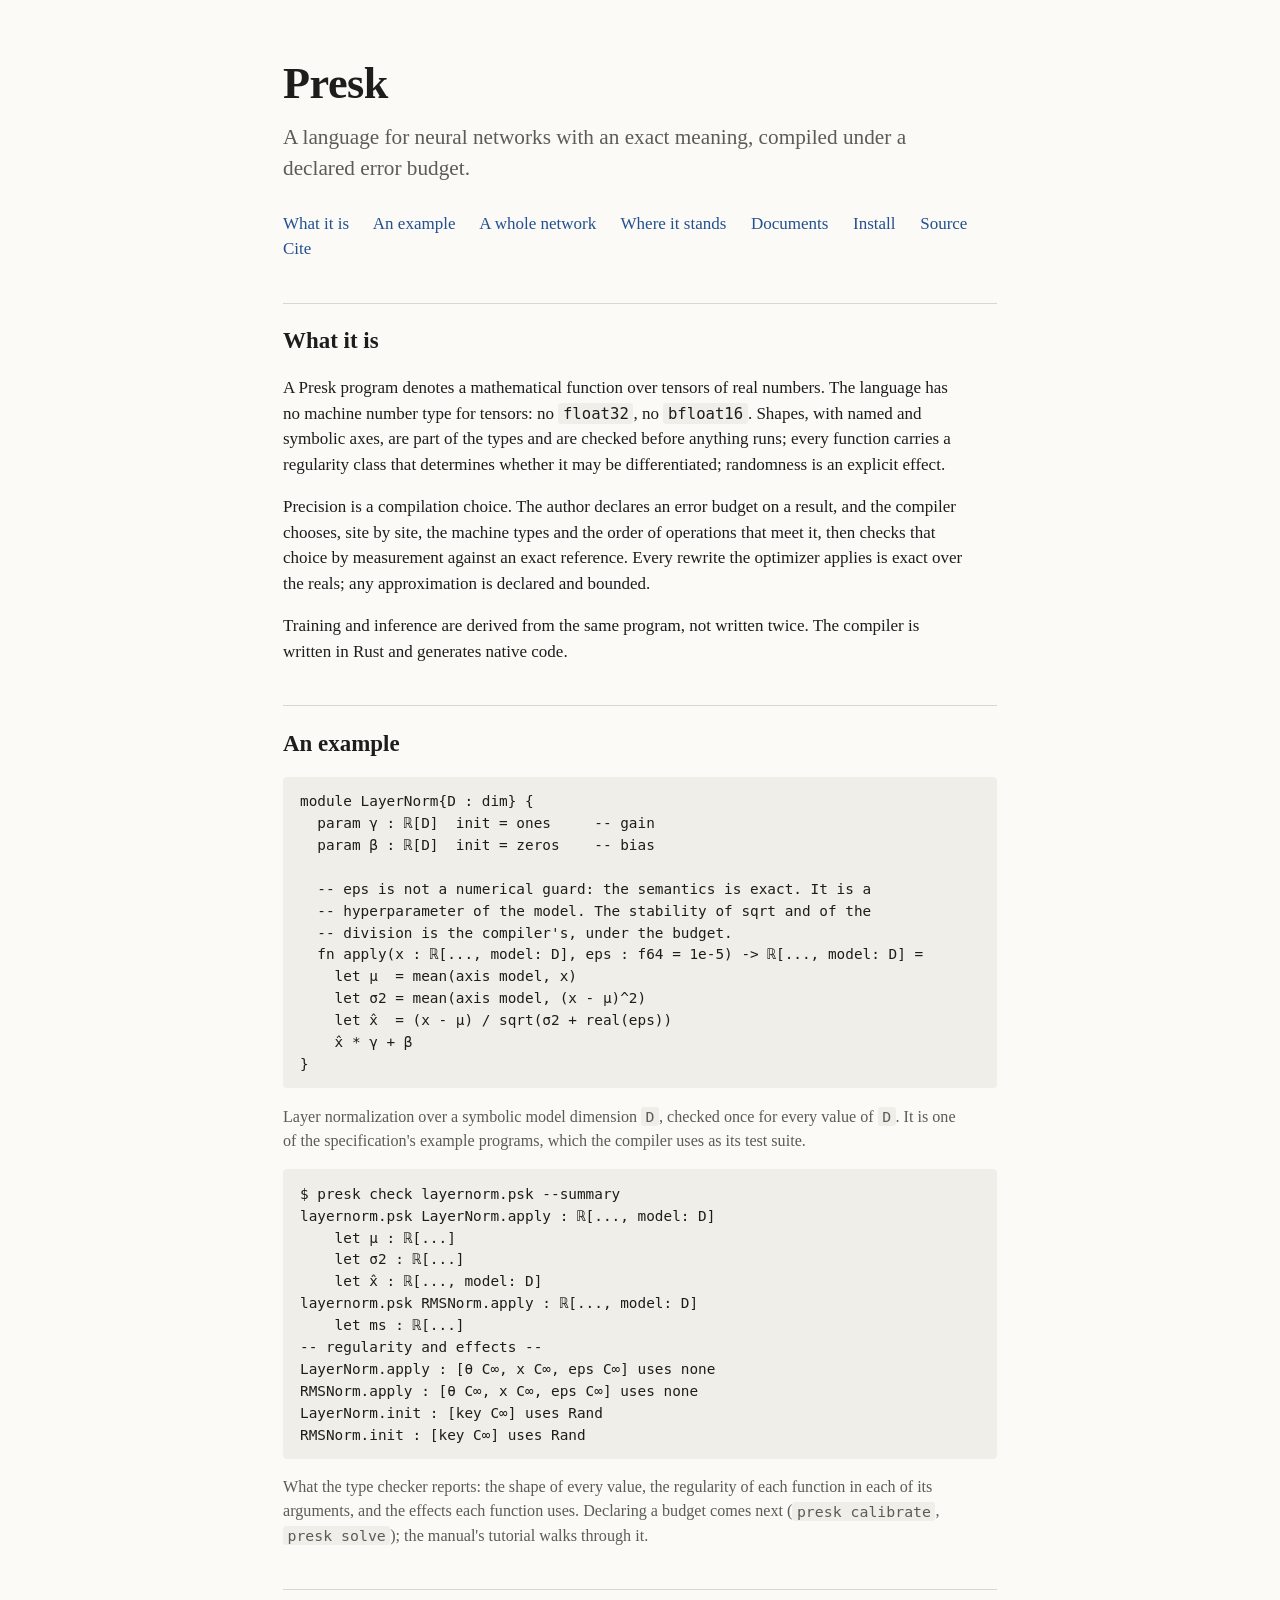
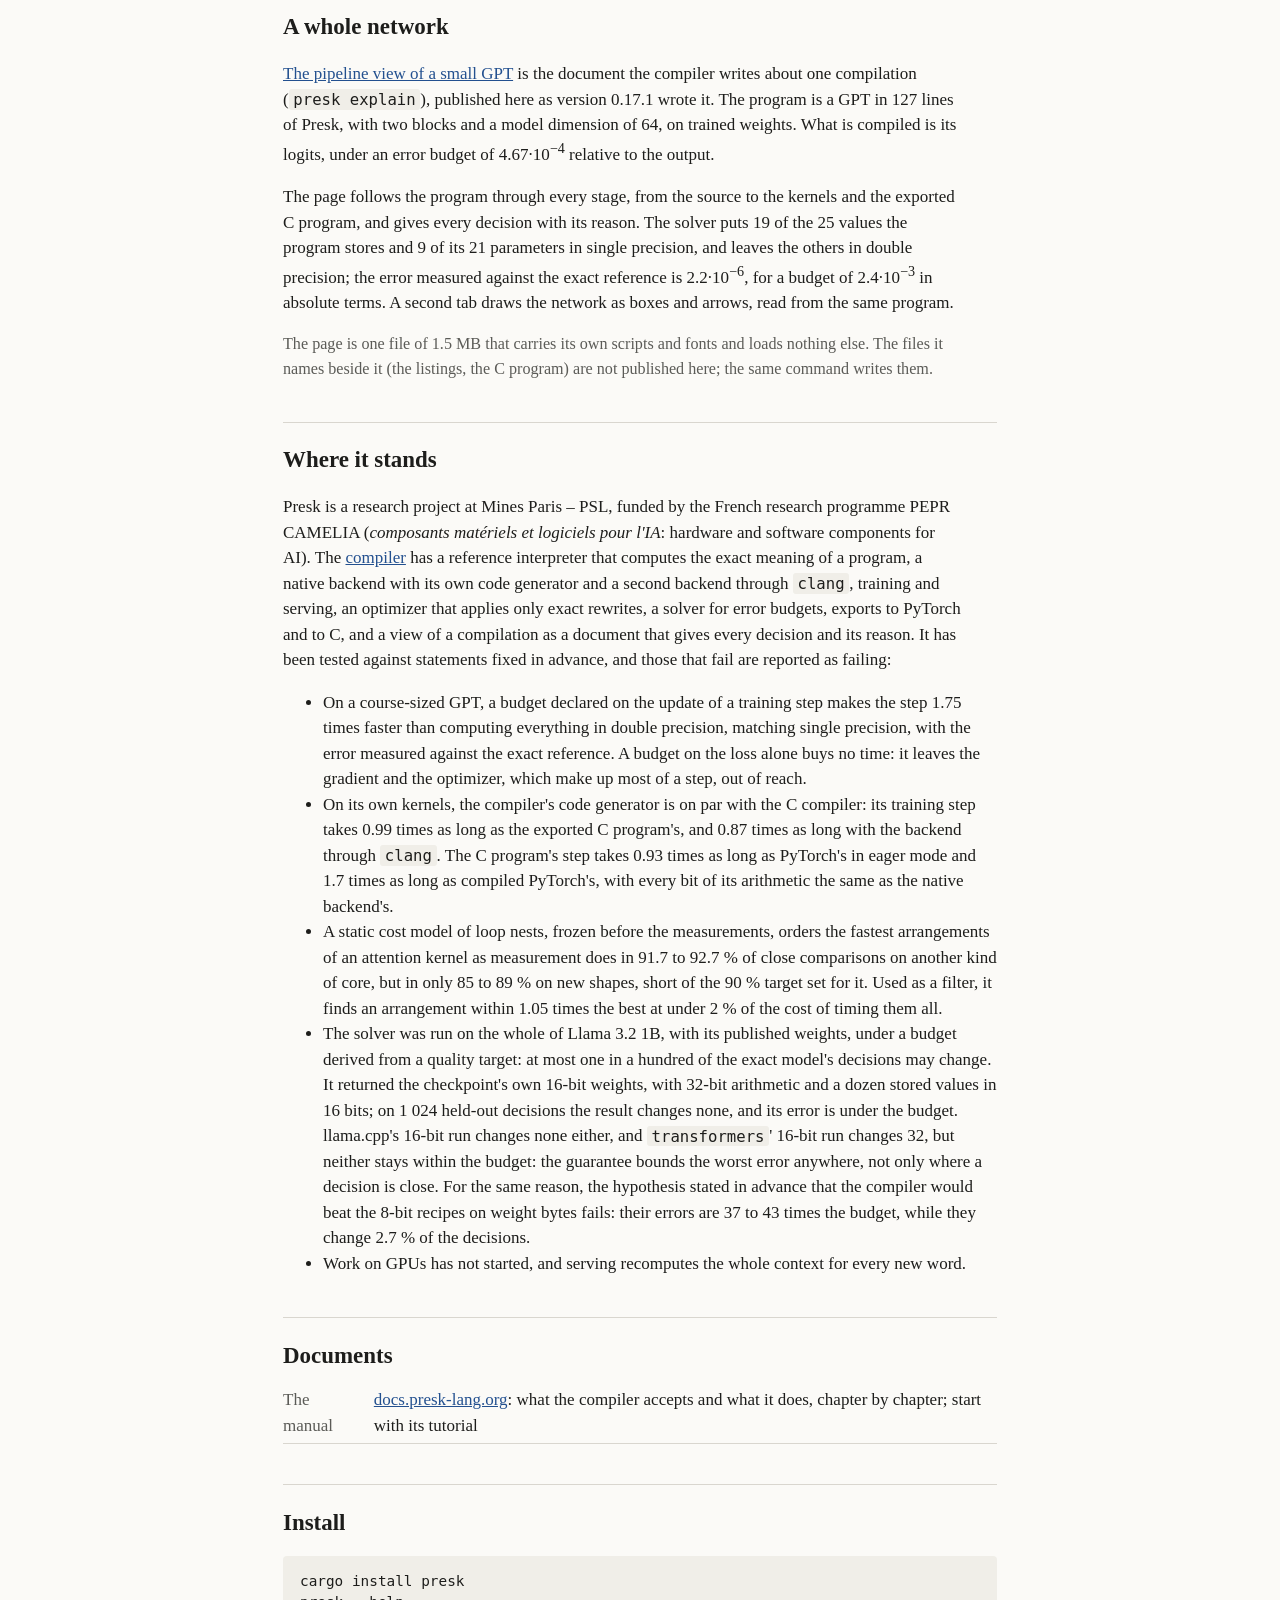
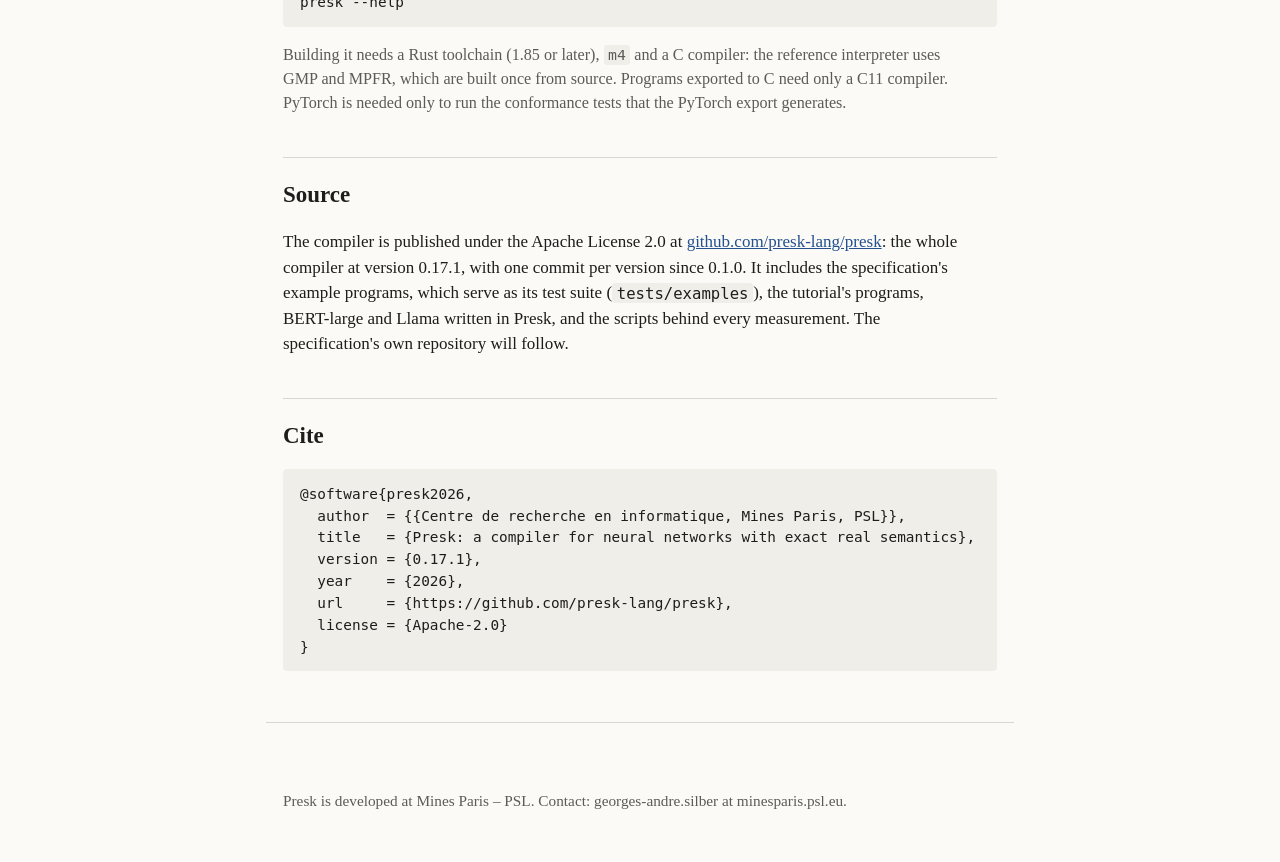
==== commit 24d8e6dd: "A whole network: the pipeline view of a small GPT; the citation's author is the institution - site/g" ====
--- a/site/index.html
+++ b/site/index.html
@@ -17,6 +17,7 @@
   <nav>
     <a href="#what">What it is</a>
     <a href="#example">An example</a>
+    <a href="#network">A whole network</a>
     <a href="#status">Where it stands</a>
     <a href="#documents">Documents</a>
     <a href="#install">Install</a>
@@ -80,6 +81,32 @@
 each function uses. Declaring a budget comes next (<code>presk
 calibrate</code>, <code>presk solve</code>); the manual's tutorial walks
 through it.</p>
+
+<h2 id="network">A whole network</h2>
+<!-- gpt/index.html is the page `presk explain --format html` wrote at 0.17.1 for the entry `logits` of
+     experiments/margins.psk, which imports the GPT of corpus/nlp/05_gpt.psk (D = 64, H = 2, L = 2; B = 2,
+     T = 256), on trained weights, under the budget 4.67e-4, planned under the profile
+     crates/presk-explain/tests/data/x925-frozen.json, for the native and C targets; copied byte for byte on
+     2026-11-13 (sha256 7b1b57fc709e724e469037e92019da94ab9583911baa949d16ff02b58f0a37cc). The numbers below are
+     those of its sections 0 and 6.3; the 127 lines are its section 1's listing of 05_gpt.psk. -->
+<p><a href="gpt/">The pipeline view of a small GPT</a> is the document the
+compiler writes about one compilation (<code>presk explain</code>),
+published here as version 0.17.1 wrote it. The program is a GPT in 127
+lines of Presk, with two blocks and a model dimension of 64, on trained
+weights. What is compiled is its logits, under an error budget of
+4.67·10<sup>−4</sup> relative to the output.</p>
+<p>The page follows the program through every stage, from the source to
+the kernels and the exported C program, and gives every decision with its
+reason. The solver puts 19 of the 25 values the program stores and 9 of
+its 21 parameters in single precision, and leaves the others in double
+precision; the error measured against the exact reference is
+2.2·10<sup>−6</sup>, for a budget of 2.4·10<sup>−3</sup> in absolute terms.
+A second tab draws the network as boxes and arrows, read from the same
+program.</p>
+<p class="note">The page is one file of 1.5&nbsp;MB that carries its own
+scripts and fonts and loads nothing else. The files it names beside it
+(the listings, the C program) are not published here; the same command
+writes them.</p>
 
 <h2 id="status">Where it stands</h2>
 <!-- In step with presk-specs/docs/status-2026-11-08-0.17.1.md (version 0.17.1, tagged 2026-11-08) and the
@@ -168,9 +195,9 @@
 measurement. The specification's own repository will follow.</p>
 
 <h2 id="cite">Cite</h2>
-<!-- From presk's CITATION.cff. -->
+<!-- From presk's CITATION.cff; the author is the institution (2026-11-13). -->
 <pre><code>@software{presk2026,
-  author  = {Silber, Georges-Andr{\'e}},
+  author  = {{Centre de recherche en informatique, Mines Paris, PSL}},
   title   = {Presk: a compiler for neural networks with exact real semantics},
   version = {0.17.1},
   year    = {2026},
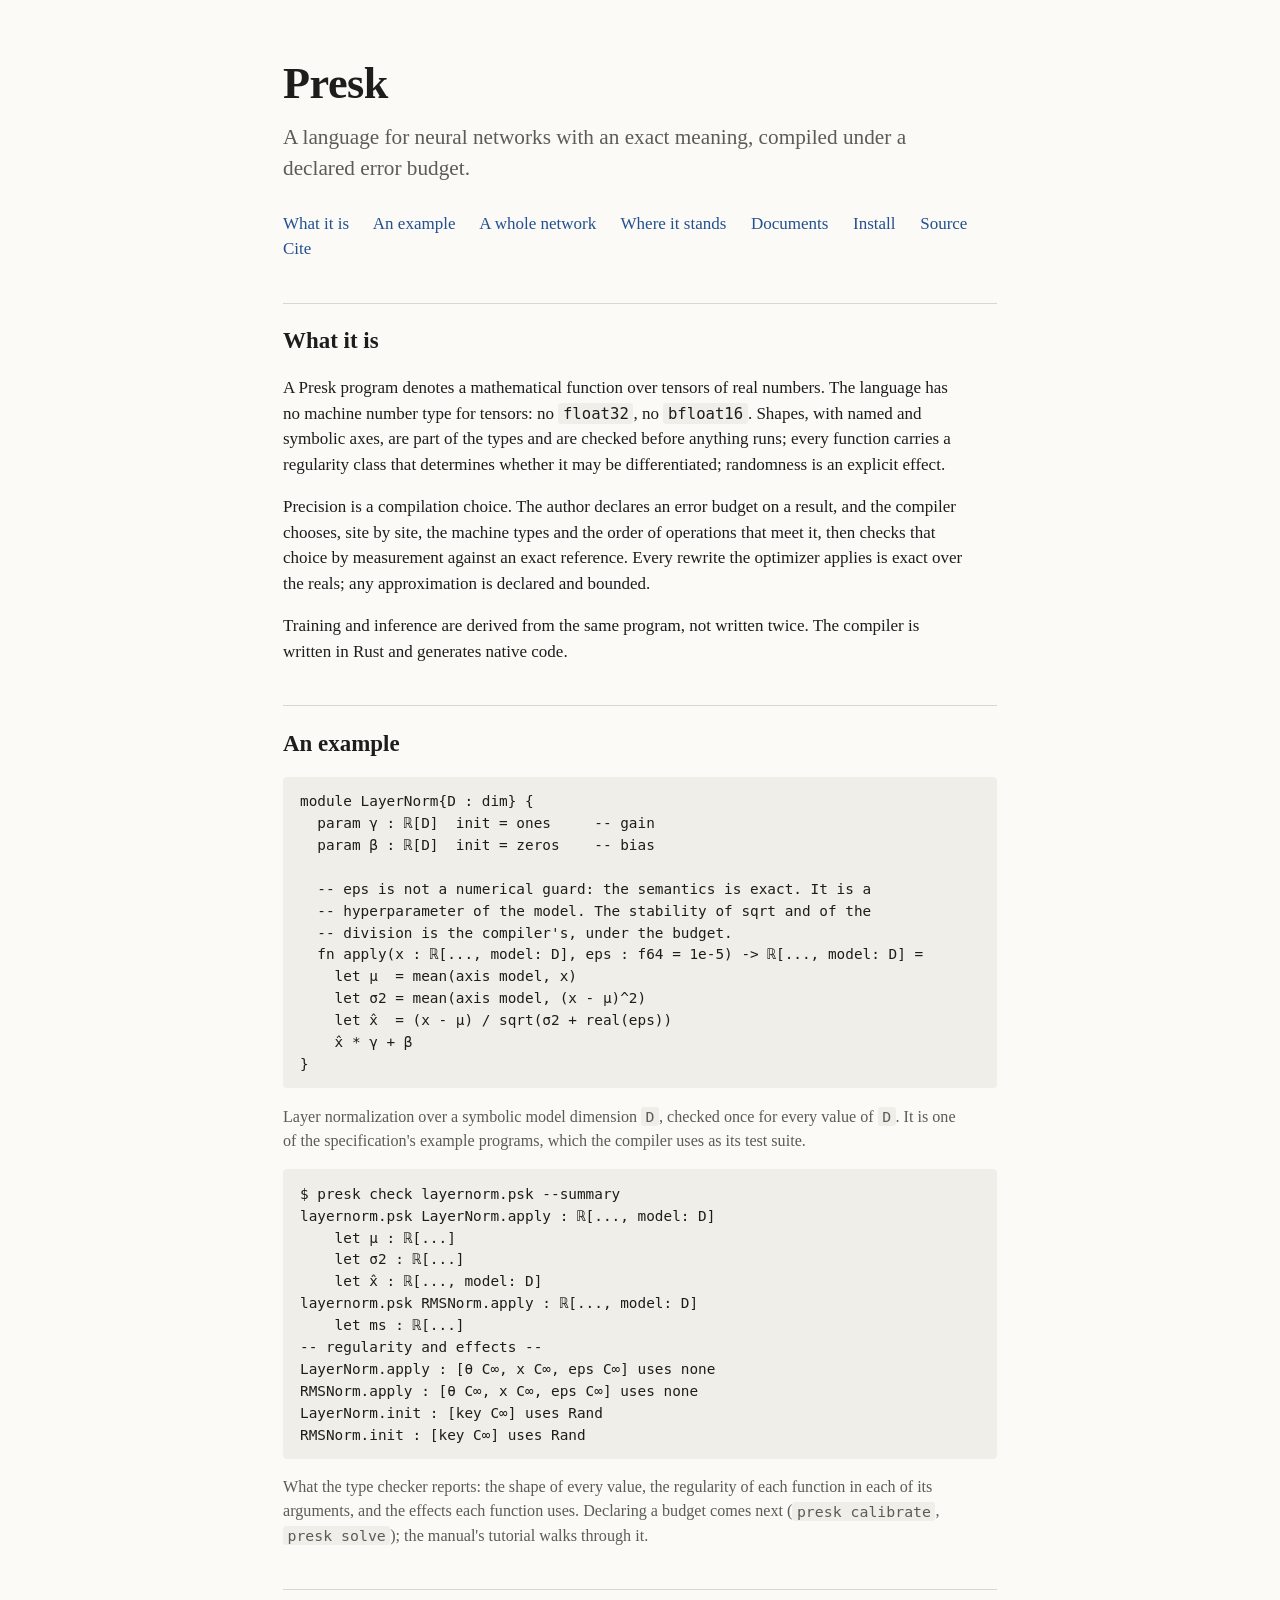
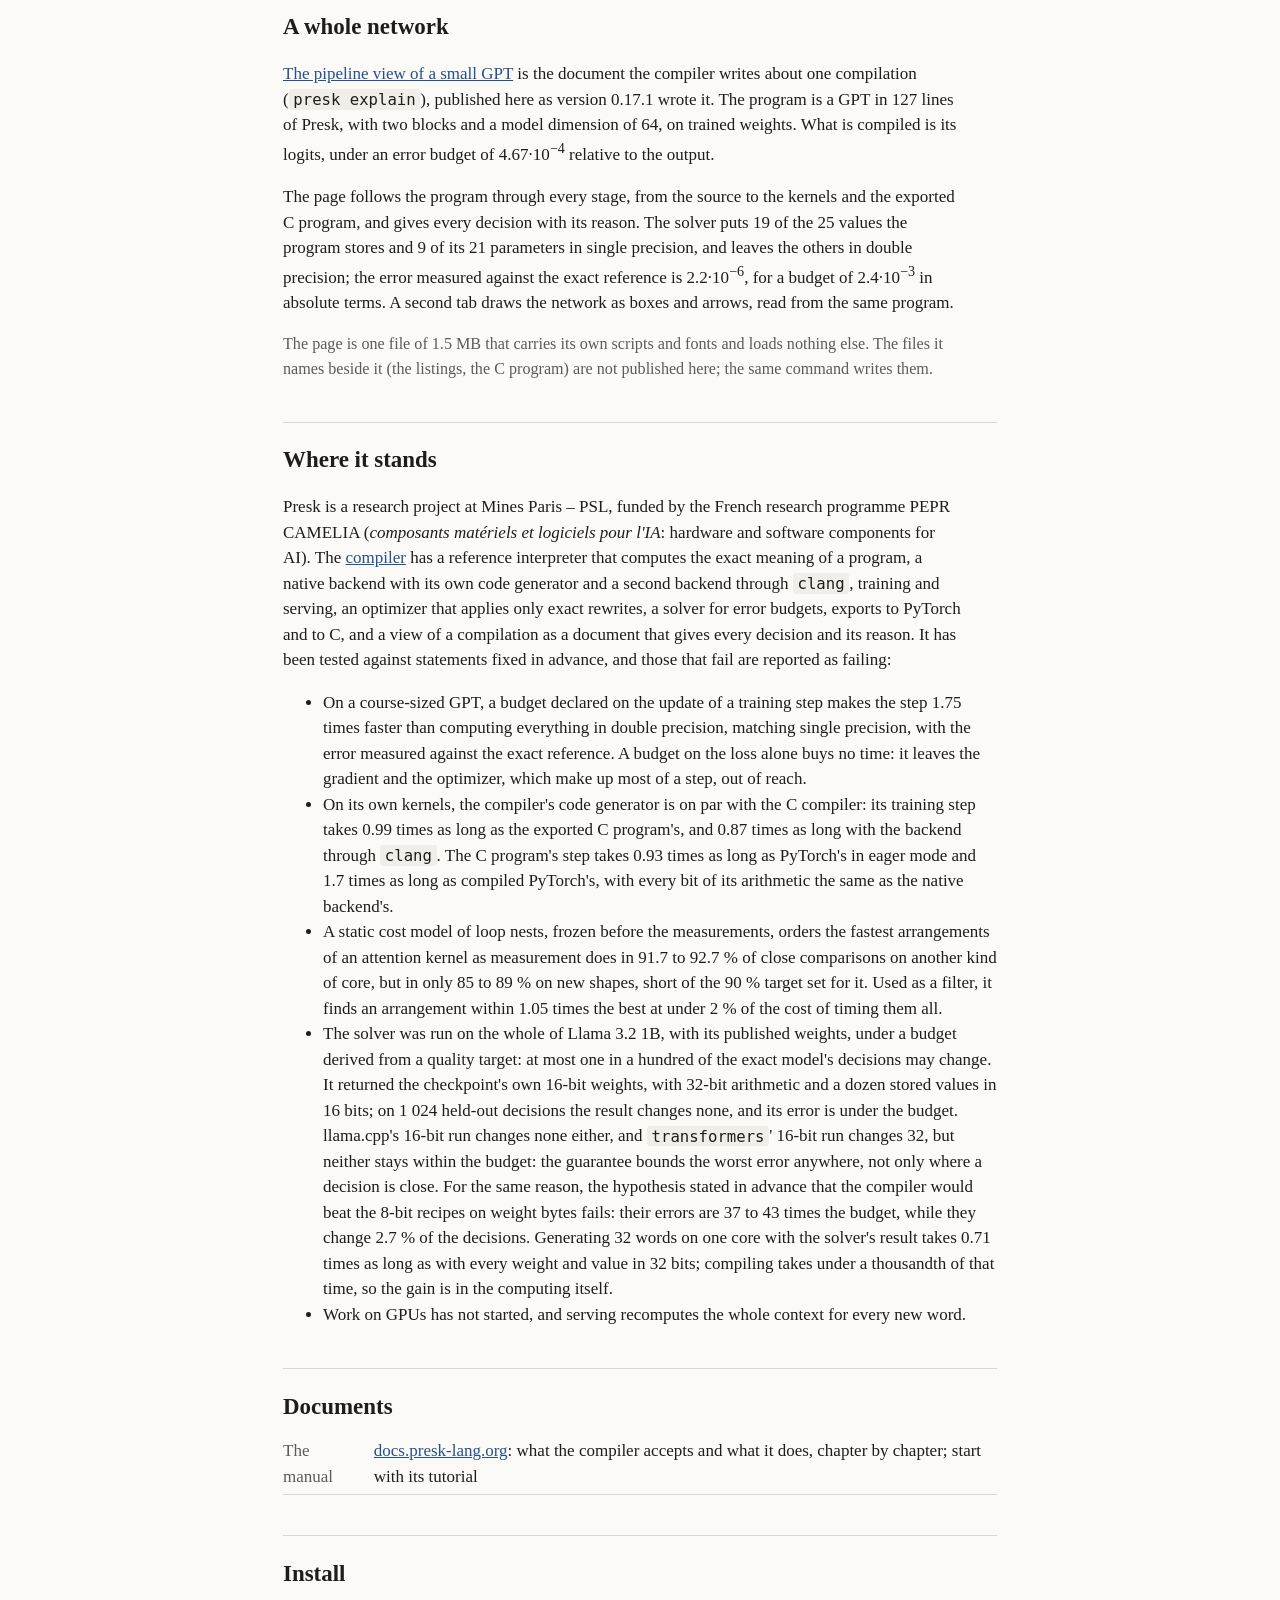
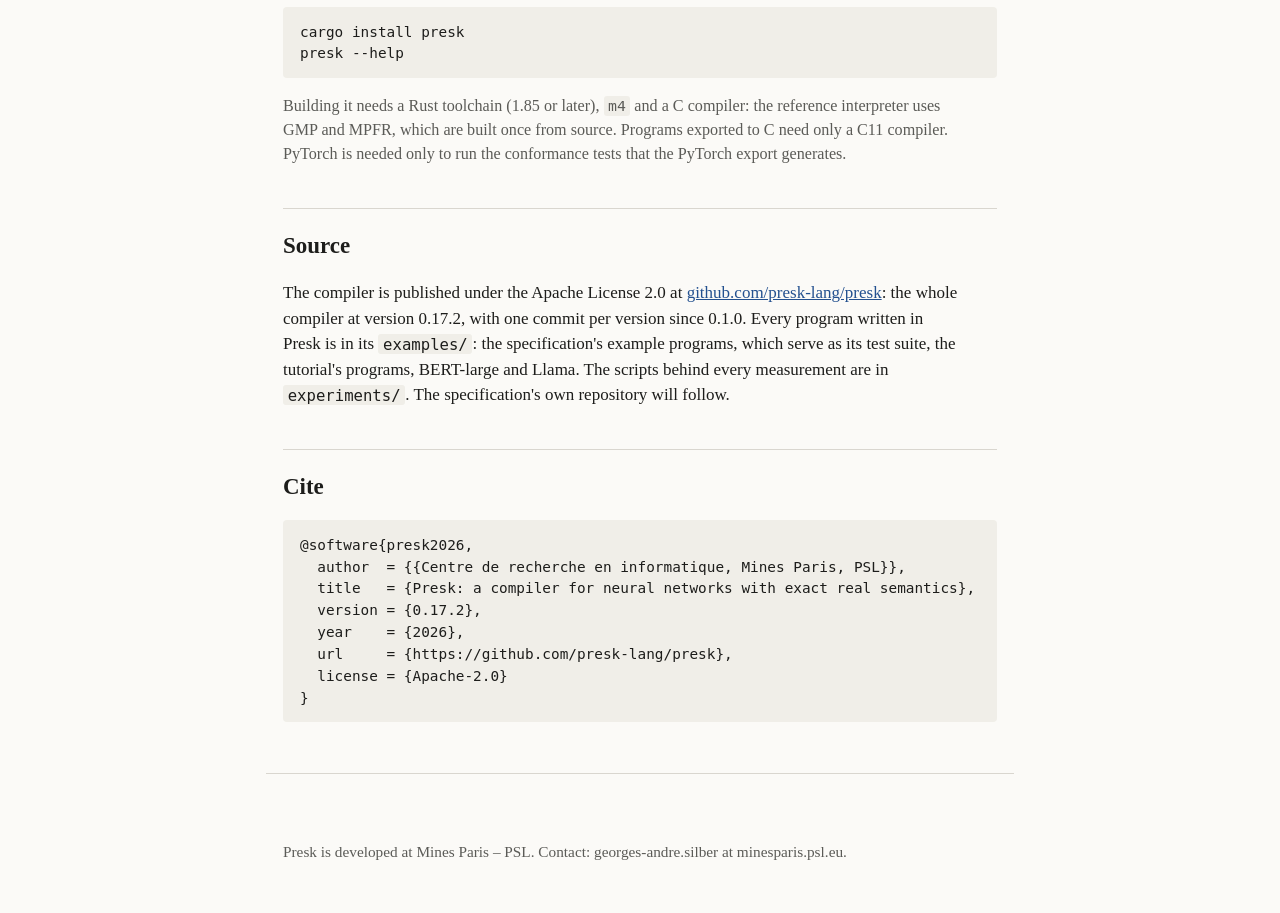
==== commit 0322f8df: "The site at compiler 0.17.2: the version in the source, install and citation sections; the programs'" ====
--- a/site/index.html
+++ b/site/index.html
@@ -44,7 +44,8 @@
 twice. The compiler is written in Rust and generates native code.</p>
 
 <h2 id="example">An example</h2>
-<!-- presk-specs/examples/layernorm/layernorm.psk, the LayerNorm module, verbatim (comments shortened). -->
+<!-- presk's examples/spec/layernorm/layernorm.psk at v0.17.2 (the specification's programs moved there, D198), the
+     LayerNorm module, verbatim (comments shortened). -->
 <pre><code>module LayerNorm{D : dim} {
   param γ : ℝ[D]  init = ones     -- gain
   param β : ℝ[D]  init = zeros    -- bias
@@ -62,8 +63,8 @@
 <code>D</code>, checked once for every value of <code>D</code>. It is one of
 the specification's example programs, which the compiler uses as its test
 suite.</p>
-<!-- The output of `presk check tests/examples/layernorm/layernorm.psk --summary` at 0.17.1 (the file also
-     holds an RMSNorm module), verbatim, 2026-11-09. -->
+<!-- The output of `presk check layernorm.psk --summary` in examples/spec/layernorm/ at 0.17.2 (the file also
+     holds an RMSNorm module), verbatim, 2026-11-13; the same as at 0.17.1. -->
 <pre><code>$ presk check layernorm.psk --summary
 layernorm.psk LayerNorm.apply : ℝ[..., model: D]
     let μ : ℝ[...]
@@ -84,11 +85,12 @@
 
 <h2 id="network">A whole network</h2>
 <!-- gpt/index.html is the page `presk explain --format html` wrote at 0.17.1 for the entry `logits` of
-     experiments/margins.psk, which imports the GPT of corpus/nlp/05_gpt.psk (D = 64, H = 2, L = 2; B = 2,
-     T = 256), on trained weights, under the budget 4.67e-4, planned under the profile
-     crates/presk-explain/tests/data/x925-frozen.json, for the native and C targets; copied byte for byte on
-     2026-11-13 (sha256 7b1b57fc709e724e469037e92019da94ab9583911baa949d16ff02b58f0a37cc). The numbers below are
-     those of its sections 0 and 6.3; the 127 lines are its section 1's listing of 05_gpt.psk. -->
+     experiments/margins.psk (its header comment one sentence shorter), which imports the GPT of
+     corpus/nlp/05_gpt.psk (D = 64, H = 2, L = 2; B = 2, T = 256), on trained weights, under the budget
+     4.67e-4, planned under the profile crates/presk-explain/tests/data/x925-frozen.json, for the native and C
+     targets; copied byte for byte on 2026-11-13
+     (sha256 ff8ad4639ec587b3fc592a58bb6254cee344630f6ca1f640d9ba2fb06923d011). The numbers below are those of
+     its sections 0 and 6.3; the 127 lines are its section 1's listing of 05_gpt.psk. -->
 <p><a href="gpt/">The pipeline view of a small GPT</a> is the document the
 compiler writes about one compilation (<code>presk explain</code>),
 published here as version 0.17.1 wrote it. The program is a GPT in 127
@@ -109,7 +111,7 @@
 writes them.</p>
 
 <h2 id="status">Where it stands</h2>
-<!-- In step with presk-specs/docs/status-2026-11-08-0.17.1.md (version 0.17.1, tagged 2026-11-08) and the
+<!-- In step with presk-specs/docs/status-2026-11-12-0.17.2.md (version 0.17.2, tagged 2026-11-13) and the
      compiler's CHANGELOG; what fails is said to fail. Each number's record is in the comment beside it. -->
 <!-- The funding sentence is the user's (2026-11-12). -->
 <p>Presk is a research project at Mines Paris – PSL, funded by the French
@@ -163,7 +165,13 @@
   the worst error anywhere, not only where a decision is close. For the
   same reason, the hypothesis stated in advance that the compiler would
   beat the 8-bit recipes on weight bytes fails: their errors are 37 to
-  43 times the budget, while they change 2.7&nbsp;% of the decisions.</li>
+  43 times the budget, while they change 2.7&nbsp;% of the decisions.
+  <!-- D201 (0.17.2, SR5a; status-2026-11-12-0.17.2.md §5): 32 tokens served on one X925 core, the median of
+       three processes: all-f32 763.7 s, the eighth solve B 543.6 s (0.712); compiling the 32 lengths 0.30 to
+       0.39 s of 423 to 773 s; B's computing alone 0.686 of all-f32's. -->
+  Generating 32 words on one core with the solver's result takes 0.71
+  times as long as with every weight and value in 32 bits; compiling takes
+  under a thousandth of that time, so the gain is in the computing itself.</li>
   <li>Work on GPUs has not started, and serving recomputes the whole
   context for every new word.</li>
 </ul>
@@ -176,7 +184,7 @@
 </table>
 
 <h2 id="install">Install</h2>
-<!-- The crate `presk` on crates.io, published from the public repository at 0.17.1 (presk's CONTRIBUTING.md). -->
+<!-- The crate `presk` on crates.io, published from the public repository at 0.17.2 (presk's CONTRIBUTING.md). -->
 <pre><code>cargo install presk
 presk --help</code></pre>
 <p class="note">Building it needs a Rust toolchain (1.85 or later),
@@ -188,18 +196,19 @@
 <h2 id="source">Source</h2>
 <p>The compiler is published under the Apache License 2.0 at
 <a href="https://github.com/presk-lang/presk">github.com/presk-lang/presk</a>:
-the whole compiler at version 0.17.1, with one commit per version since
-0.1.0. It includes the specification's example programs, which serve as
-its test suite (<code>tests/examples</code>), the tutorial's programs,
-BERT-large and Llama written in Presk, and the scripts behind every
-measurement. The specification's own repository will follow.</p>
+the whole compiler at version 0.17.2, with one commit per version since
+0.1.0. Every program written in Presk is in its <code>examples/</code>:
+the specification's example programs, which serve as its test suite, the
+tutorial's programs, BERT-large and Llama. The scripts behind every
+measurement are in <code>experiments/</code>. The specification's own
+repository will follow.</p>
 
 <h2 id="cite">Cite</h2>
 <!-- From presk's CITATION.cff; the author is the institution (2026-11-13). -->
 <pre><code>@software{presk2026,
   author  = {{Centre de recherche en informatique, Mines Paris, PSL}},
   title   = {Presk: a compiler for neural networks with exact real semantics},
-  version = {0.17.1},
+  version = {0.17.2},
   year    = {2026},
   url     = {https://github.com/presk-lang/presk},
   license = {Apache-2.0}
--- a/site/style.css
+++ b/site/style.css
@@ -2,7 +2,7 @@
   --ink: #1d1d1b;
   --muted: #5b5b57;
   --rule: #d9d6cf;
-  --paper: #fbfaf7;
+  --bg: #fbfaf7;
   --accent: #23508f;
   --code: #f0eee8;
 }
@@ -11,7 +11,7 @@
     --ink: #e8e6e0;
     --muted: #a9a69e;
     --rule: #3a3a37;
-    --paper: #161614;
+    --bg: #161614;
     --accent: #8fb4ec;
     --code: #232321;
   }
@@ -20,7 +20,7 @@
 html { font-size: 17px; }
 body {
   margin: 0;
-  background: var(--paper);
+  background: var(--bg);
   color: var(--ink);
   font-family: Georgia, "Times New Roman", serif;
   line-height: 1.5;
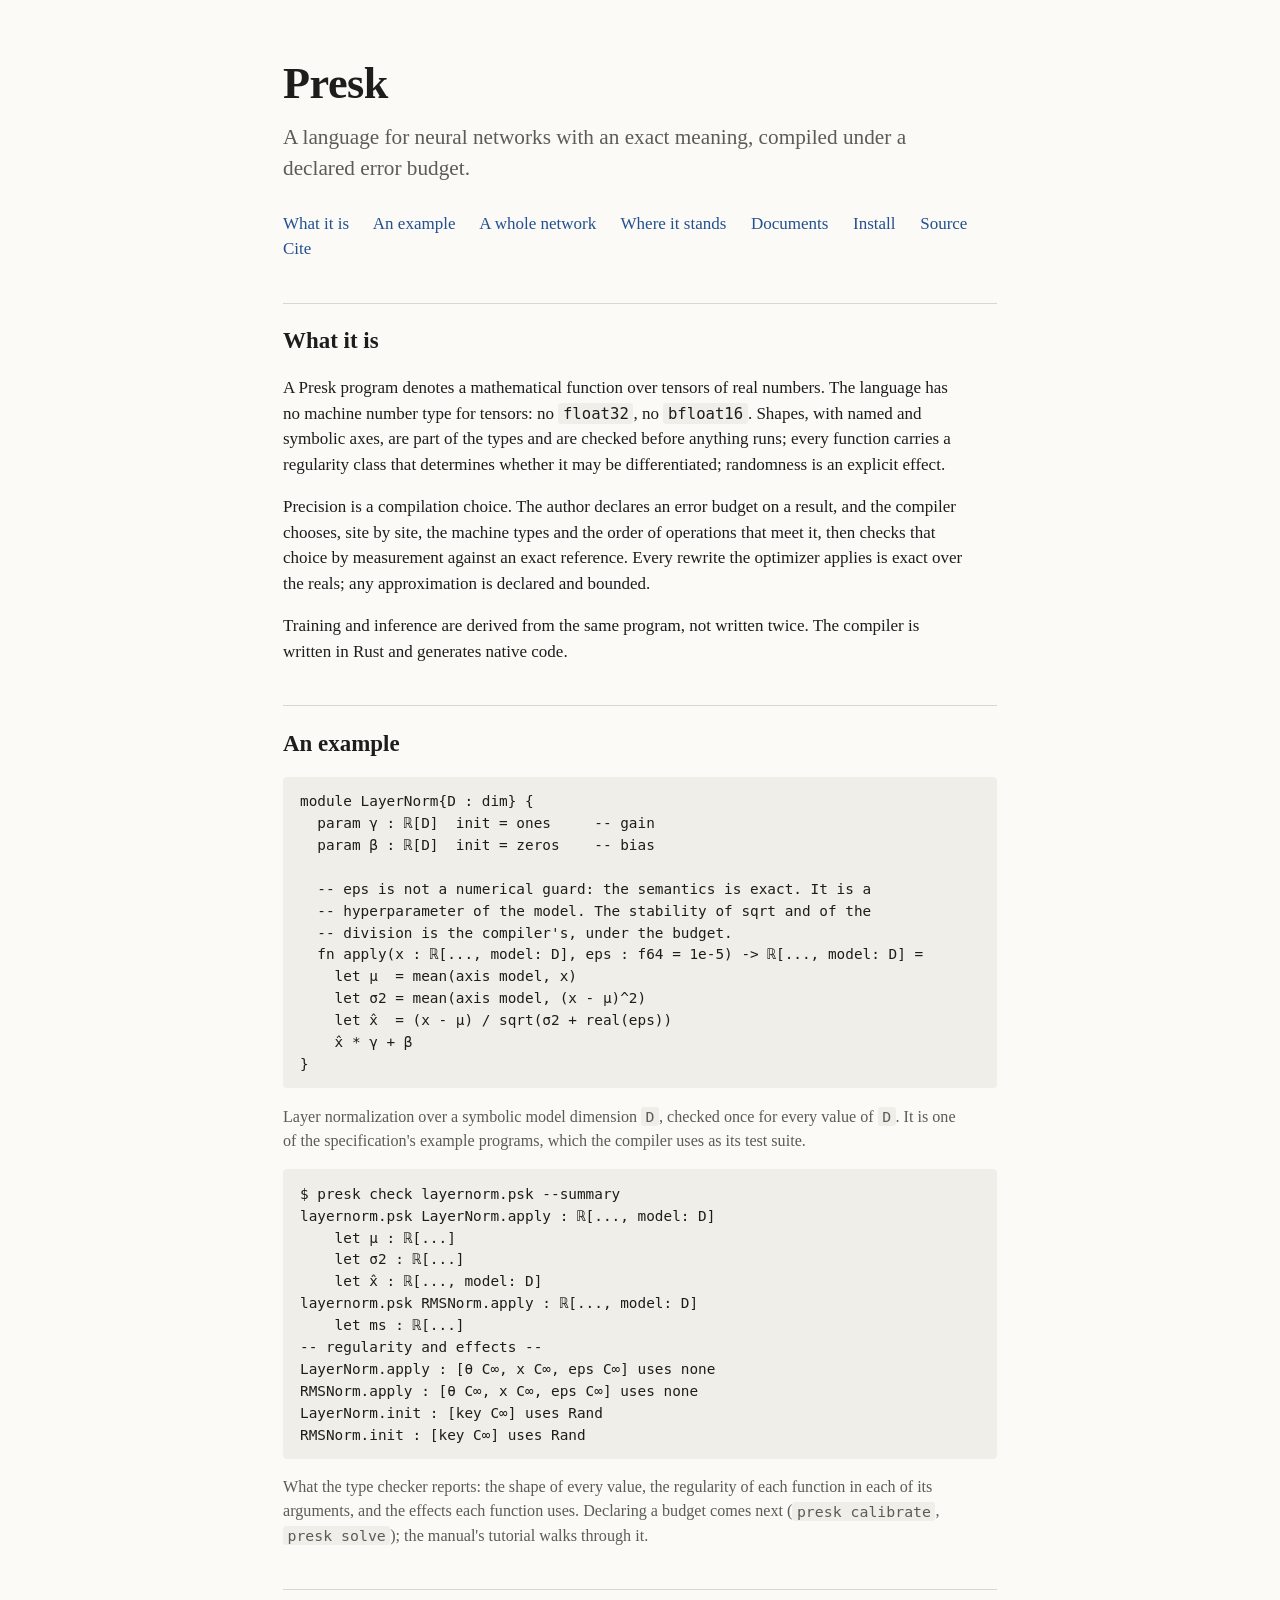
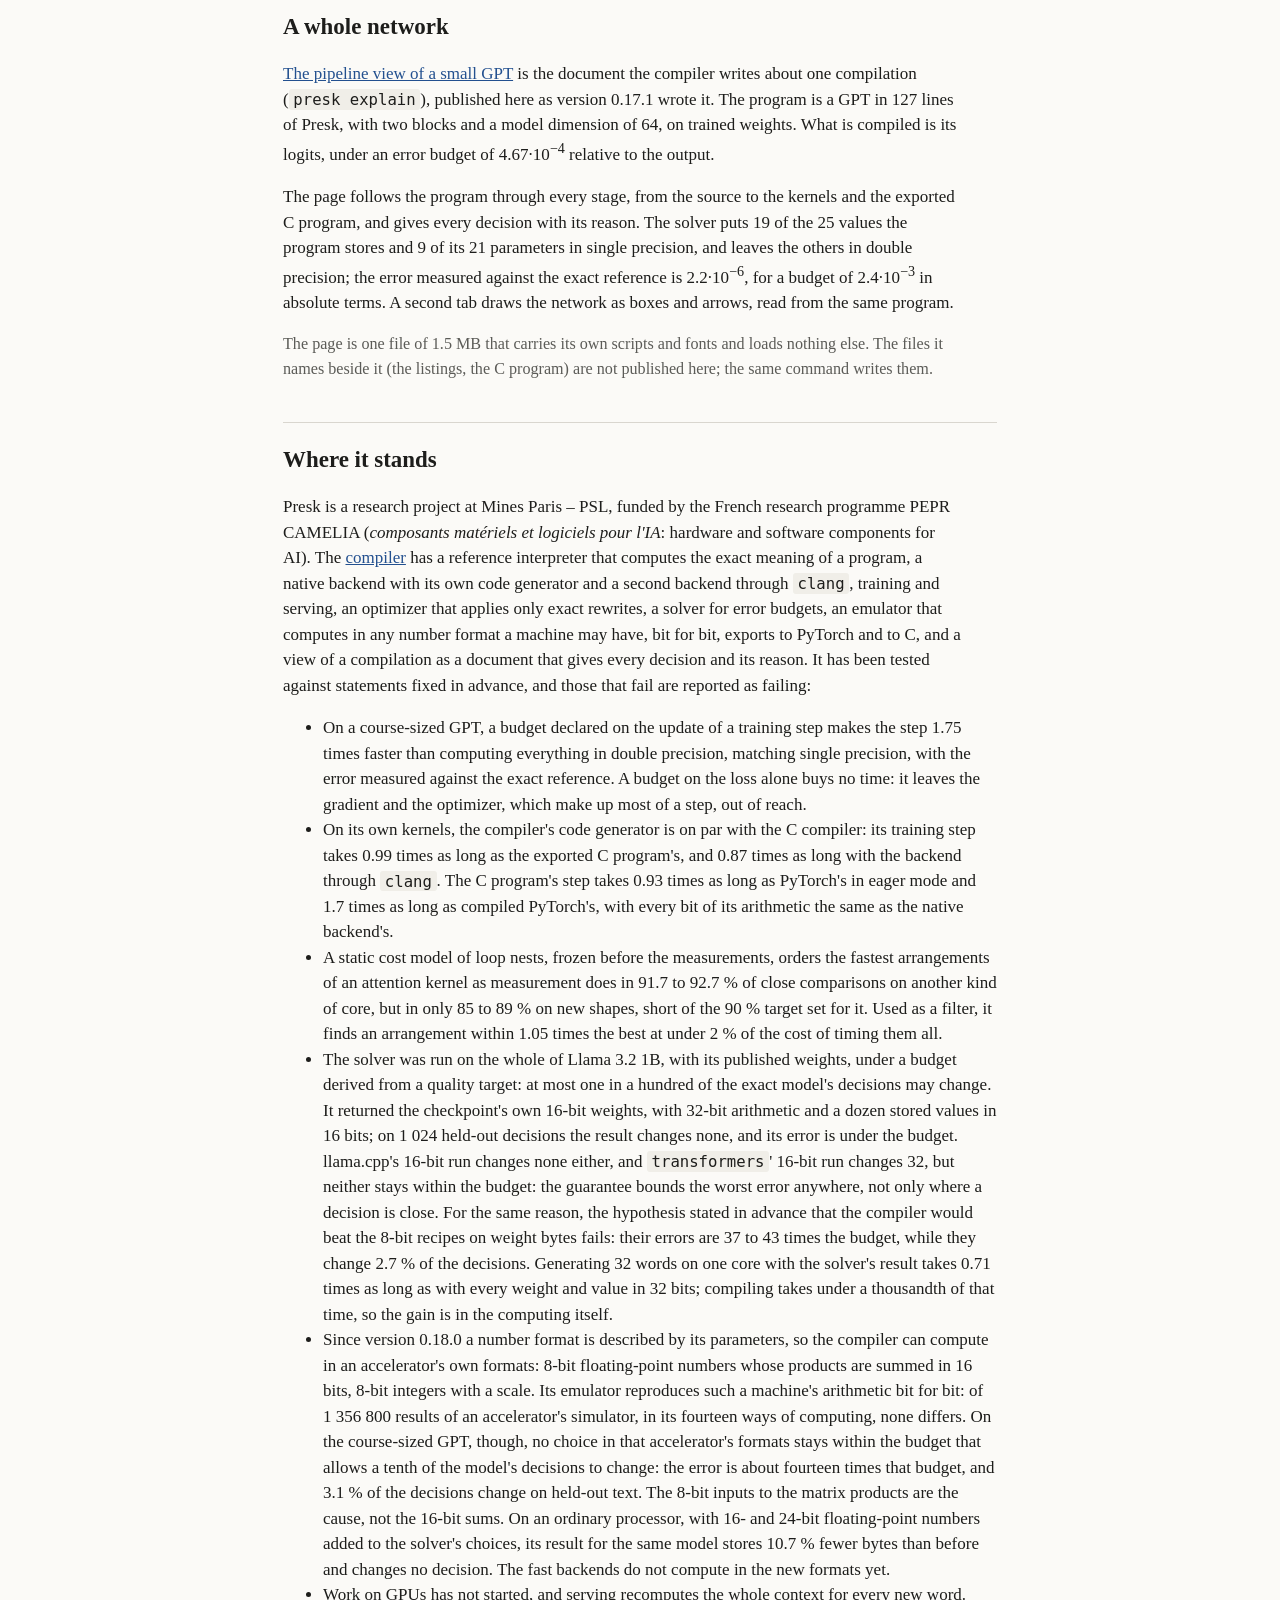
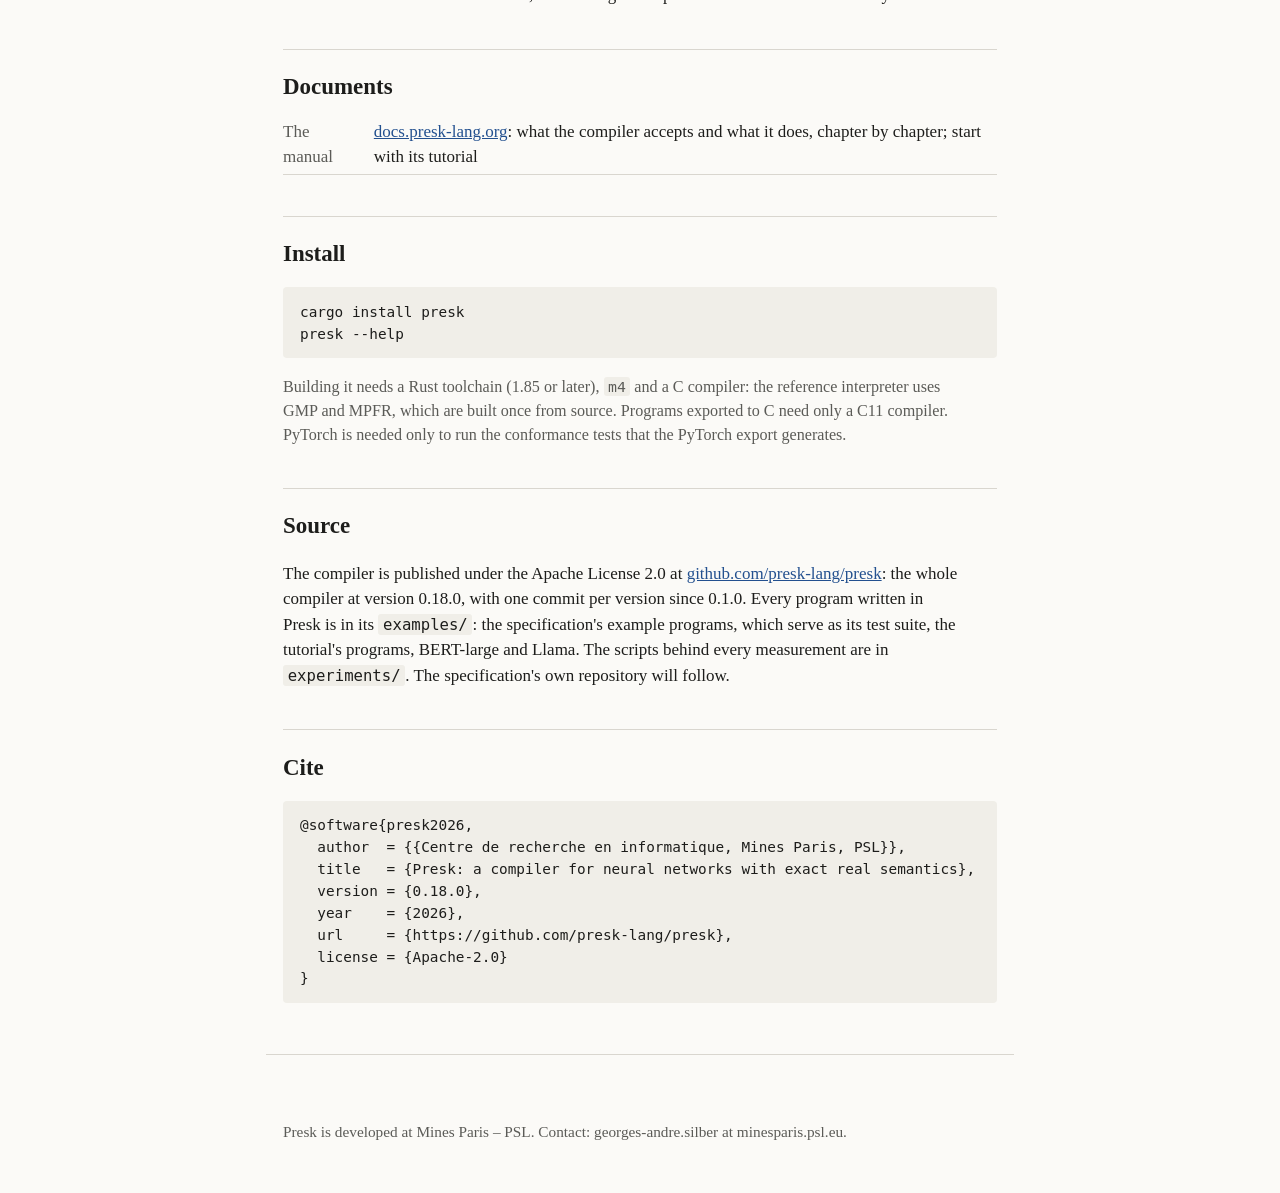
==== commit 6eaec5e4: "The site at compiler 0.18.0: the version in the source, install and citation sections; the example a" ====
--- a/site/index.html
+++ b/site/index.html
@@ -44,8 +44,8 @@
 twice. The compiler is written in Rust and generates native code.</p>
 
 <h2 id="example">An example</h2>
-<!-- presk's examples/spec/layernorm/layernorm.psk at v0.17.2 (the specification's programs moved there, D198), the
-     LayerNorm module, verbatim (comments shortened). -->
+<!-- presk's examples/spec/layernorm/layernorm.psk at v0.18.0, unchanged since v0.17.2 (the specification's programs
+     moved there, D198), the LayerNorm module, verbatim (comments shortened). -->
 <pre><code>module LayerNorm{D : dim} {
   param γ : ℝ[D]  init = ones     -- gain
   param β : ℝ[D]  init = zeros    -- bias
@@ -63,8 +63,8 @@
 <code>D</code>, checked once for every value of <code>D</code>. It is one of
 the specification's example programs, which the compiler uses as its test
 suite.</p>
-<!-- The output of `presk check layernorm.psk --summary` in examples/spec/layernorm/ at 0.17.2 (the file also
-     holds an RMSNorm module), verbatim, 2026-11-13; the same as at 0.17.1. -->
+<!-- The output of `presk check layernorm.psk --summary` in examples/spec/layernorm/ at 0.18.0 (the file also
+     holds an RMSNorm module), verbatim, 2026-11-16; the same as at 0.17.1 and 0.17.2. -->
 <pre><code>$ presk check layernorm.psk --summary
 layernorm.psk LayerNorm.apply : ℝ[..., model: D]
     let μ : ℝ[...]
@@ -111,7 +111,7 @@
 writes them.</p>
 
 <h2 id="status">Where it stands</h2>
-<!-- In step with presk-specs/docs/status-2026-11-12-0.17.2.md (version 0.17.2, tagged 2026-11-13) and the
+<!-- In step with presk-specs/docs/status-2026-11-14-0.18.0.md (version 0.18.0, tagged 2026-11-16) and the
      compiler's CHANGELOG; what fails is said to fail. Each number's record is in the comment beside it. -->
 <!-- The funding sentence is the user's (2026-11-12). -->
 <p>Presk is a research project at Mines Paris – PSL, funded by the French
@@ -121,9 +121,10 @@
 interpreter that computes the exact meaning of a program, a native backend
 with its own code generator and a second backend through
 <code>clang</code>, training and serving, an optimizer that applies only
-exact rewrites, a solver for error budgets, exports to PyTorch and to C,
-and a view of a compilation as a document that gives every decision and
-its reason. It has been tested against statements fixed in advance, and
+exact rewrites, a solver for error budgets, an emulator that computes in
+any number format a machine may have, bit for bit, exports to PyTorch and
+to C, and a view of a compilation as a document that gives every decision
+and its reason. It has been tested against statements fixed in advance, and
 those that fail are reported as failing:</p>
 <ul>
   <!-- D127 (five processes): the step under the solved update budget 13.91 s against 24.35 all-f64, all-f32 1.76x;
@@ -172,6 +173,28 @@
   Generating 32 words on one core with the solver's result takes 0.71
   times as long as with every weight and value in 32 bits; compiling takes
   under a thousandth of that time, so the gain is in the computing itself.</li>
+  <!-- D203–D209 (0.18.0; status-2026-11-14-0.18.0.md §3 and §5): MT2, 100 tiles of each of the accelerator's
+       simulator's fourteen modes, 1 356 800 values, none differs (the first run's 1 621 NaNs differed in sign:
+       the format's default NaN is now one of its parameters); MT5, the course GPT's logits at D = 64 in the
+       accelerator's types inside none of eps*(1e-1) = 4.735e-2, eps*(1e-2), eps*(1e-3): gap 0.677 on the 461
+       held-out windows (14 times eps*(1e-1)), 3 657 of 118 016 decisions changed, 3 652 with 32-bit or exact
+       sums; MT6, binary16 and e8m15 on the menu at V6's budget: 3.42e6 bytes stored against D170's 3.83e6
+       (10.7 % fewer), no decision changed; the native, LLVM and C backends refuse the new formats (E7005). -->
+  <li>Since version 0.18.0 a number format is described by its
+  parameters, so the compiler can compute in an accelerator's own
+  formats: 8-bit floating-point numbers whose products are summed in 16
+  bits, 8-bit integers with a scale. Its emulator reproduces such a
+  machine's arithmetic bit for bit: of 1&nbsp;356&nbsp;800 results of an
+  accelerator's simulator, in its fourteen ways of computing, none
+  differs. On the course-sized GPT, though, no choice in that
+  accelerator's formats stays within the budget that allows a tenth of the
+  model's decisions to change: the error is about fourteen times that
+  budget, and 3.1&nbsp;% of the decisions change on held-out text. The
+  8-bit inputs to the matrix products are the cause, not the 16-bit sums.
+  On an ordinary processor, with 16- and 24-bit floating-point numbers
+  added to the solver's choices, its result for the same model stores
+  10.7&nbsp;% fewer bytes than before and changes no decision. The fast
+  backends do not compute in the new formats yet.</li>
   <li>Work on GPUs has not started, and serving recomputes the whole
   context for every new word.</li>
 </ul>
@@ -184,7 +207,7 @@
 </table>
 
 <h2 id="install">Install</h2>
-<!-- The crate `presk` on crates.io, published from the public repository at 0.17.2 (presk's CONTRIBUTING.md). -->
+<!-- The crate `presk` on crates.io, published from the public repository at 0.18.0 (presk's CONTRIBUTING.md). -->
 <pre><code>cargo install presk
 presk --help</code></pre>
 <p class="note">Building it needs a Rust toolchain (1.85 or later),
@@ -196,7 +219,7 @@
 <h2 id="source">Source</h2>
 <p>The compiler is published under the Apache License 2.0 at
 <a href="https://github.com/presk-lang/presk">github.com/presk-lang/presk</a>:
-the whole compiler at version 0.17.2, with one commit per version since
+the whole compiler at version 0.18.0, with one commit per version since
 0.1.0. Every program written in Presk is in its <code>examples/</code>:
 the specification's example programs, which serve as its test suite, the
 tutorial's programs, BERT-large and Llama. The scripts behind every
@@ -208,7 +231,7 @@
 <pre><code>@software{presk2026,
   author  = {{Centre de recherche en informatique, Mines Paris, PSL}},
   title   = {Presk: a compiler for neural networks with exact real semantics},
-  version = {0.17.2},
+  version = {0.18.0},
   year    = {2026},
   url     = {https://github.com/presk-lang/presk},
   license = {Apache-2.0}
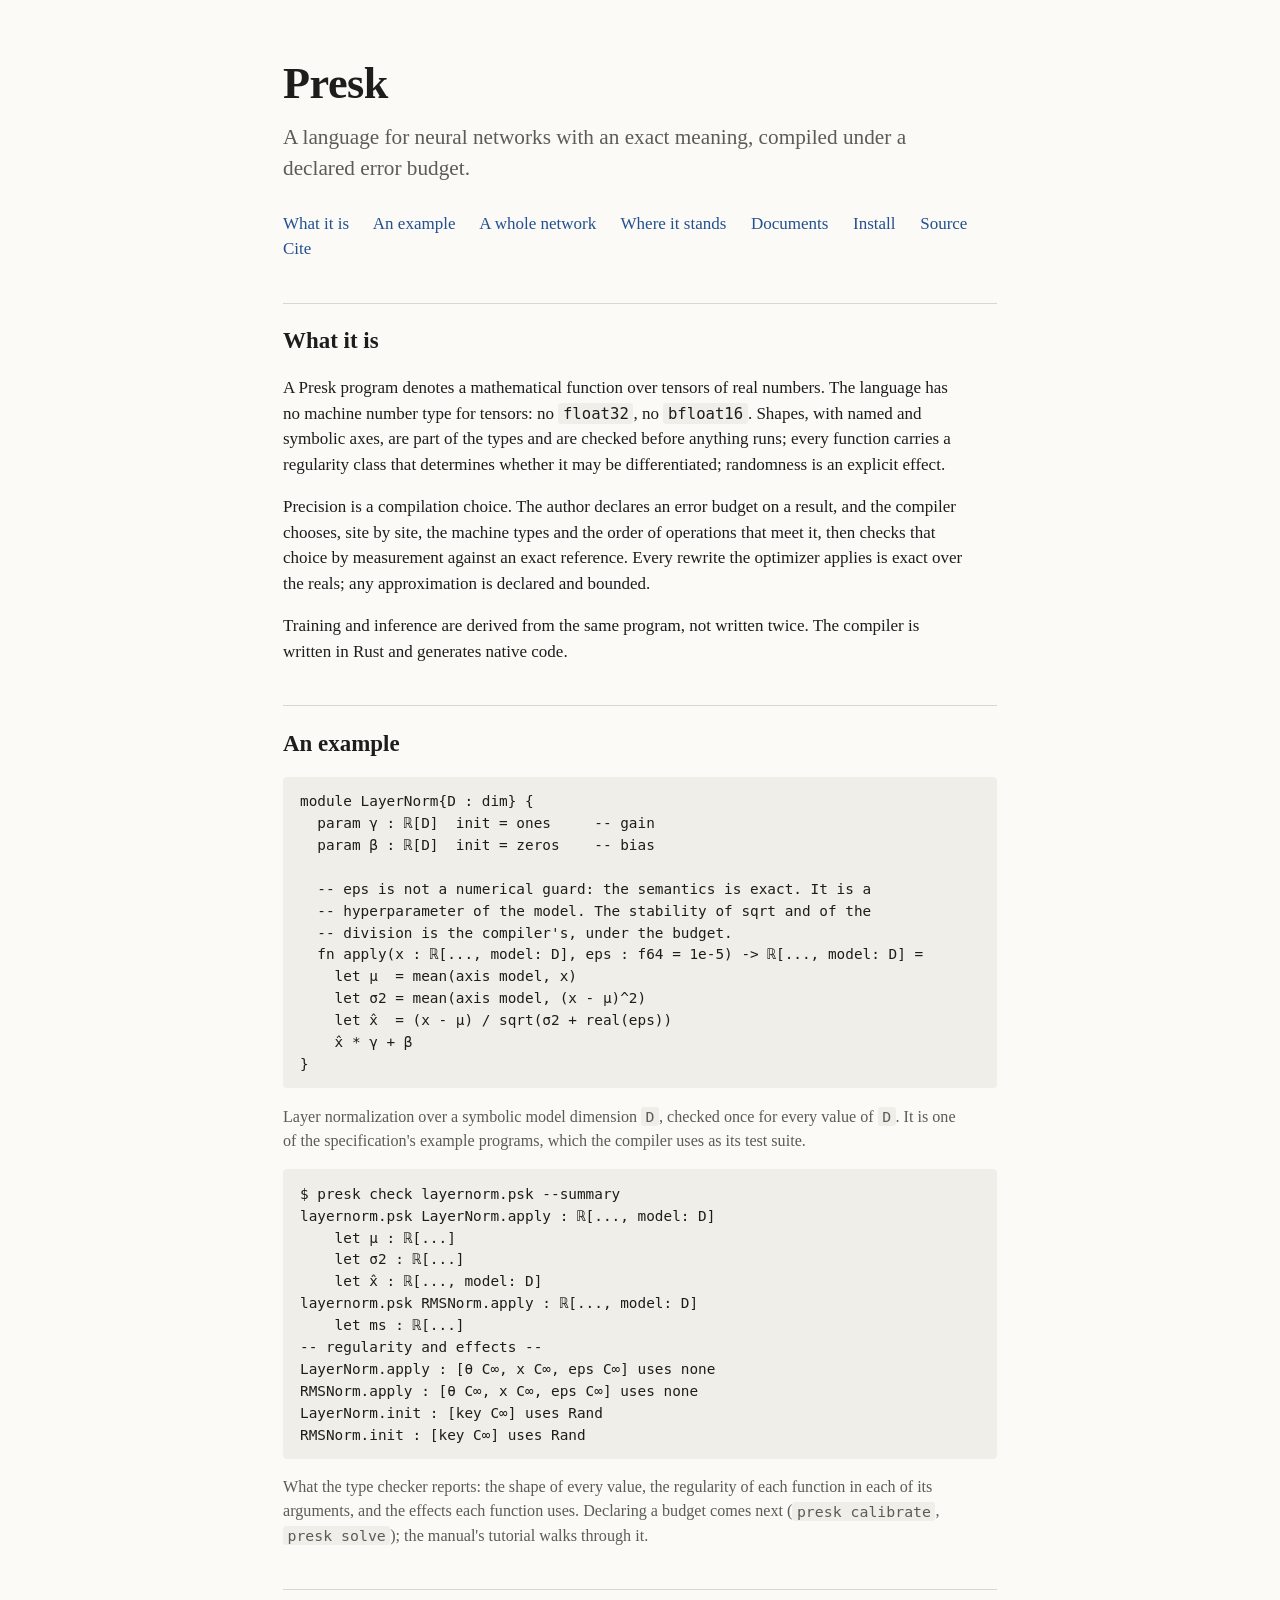
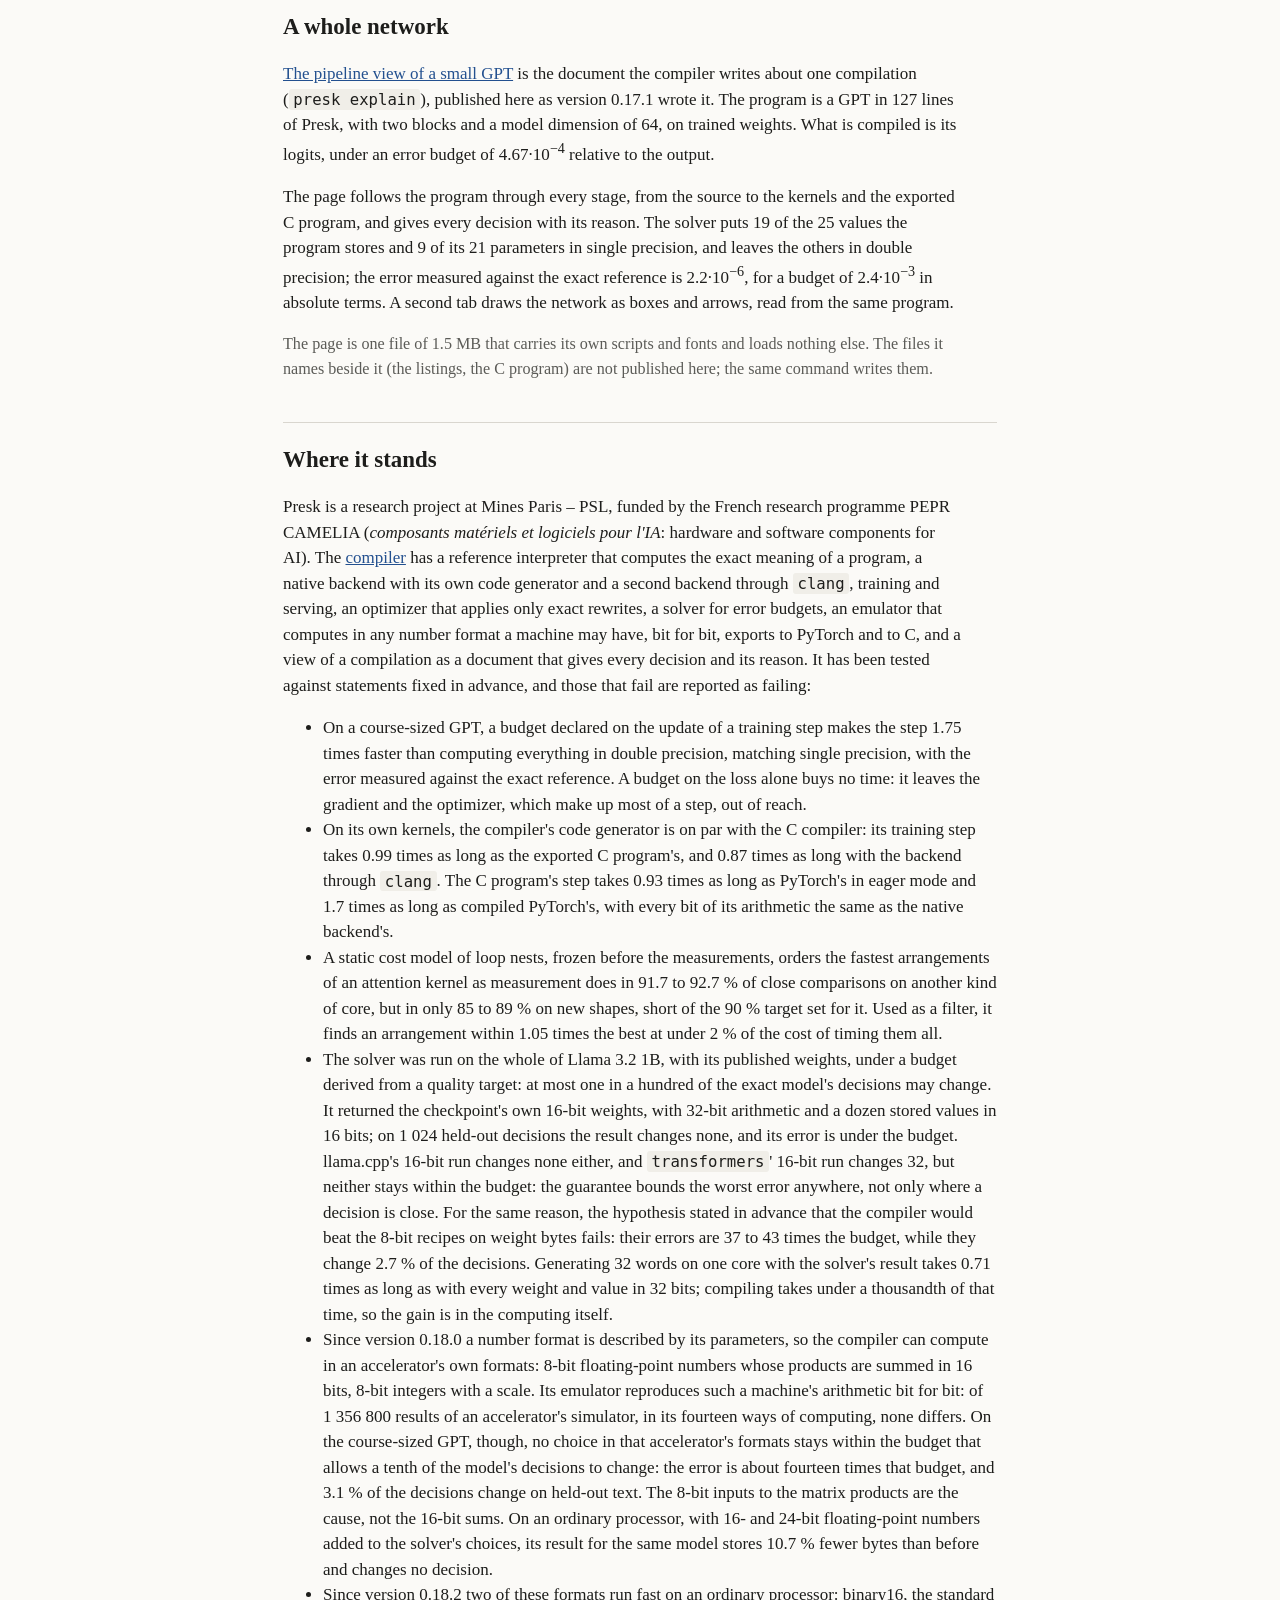
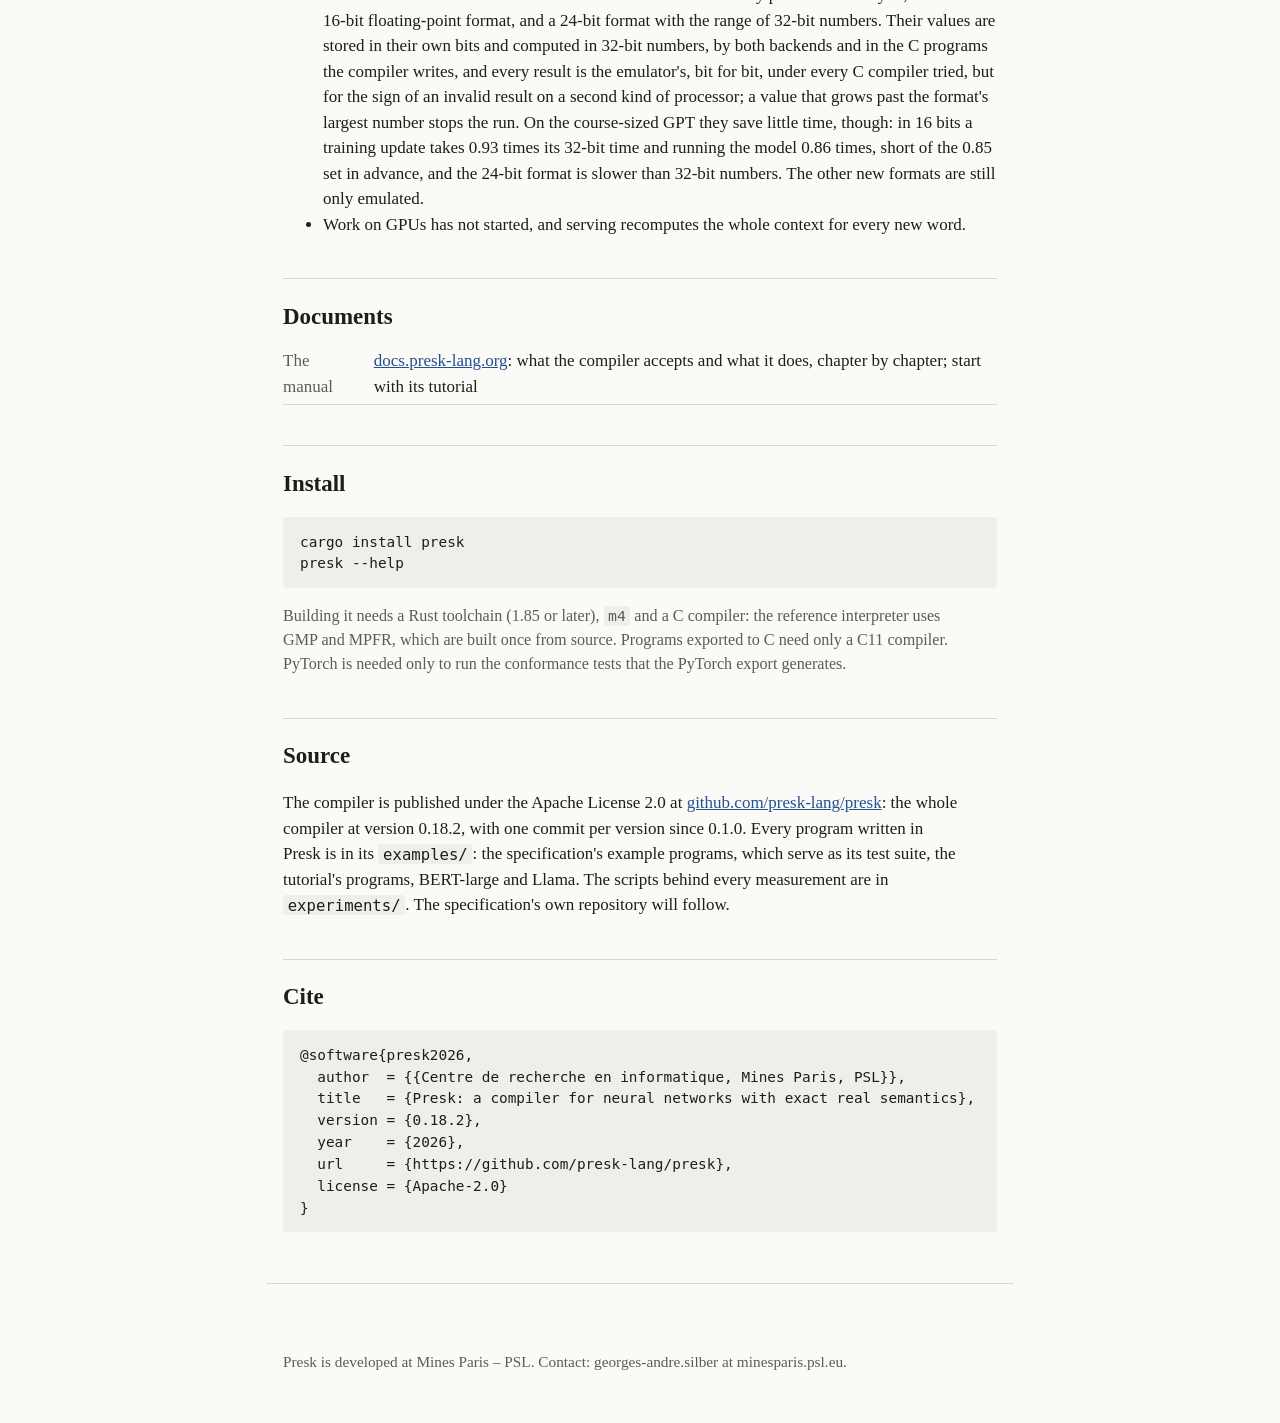
==== commit 37625869: "The site at compiler 0.18.2: the version in the source, install and citation sections; the example a" ====
--- a/site/index.html
+++ b/site/index.html
@@ -44,7 +44,7 @@
 twice. The compiler is written in Rust and generates native code.</p>
 
 <h2 id="example">An example</h2>
-<!-- presk's examples/spec/layernorm/layernorm.psk at v0.18.0, unchanged since v0.17.2 (the specification's programs
+<!-- presk's examples/spec/layernorm/layernorm.psk at v0.18.2, unchanged since v0.17.2 (the specification's programs
      moved there, D198), the LayerNorm module, verbatim (comments shortened). -->
 <pre><code>module LayerNorm{D : dim} {
   param γ : ℝ[D]  init = ones     -- gain
@@ -63,8 +63,8 @@
 <code>D</code>, checked once for every value of <code>D</code>. It is one of
 the specification's example programs, which the compiler uses as its test
 suite.</p>
-<!-- The output of `presk check layernorm.psk --summary` in examples/spec/layernorm/ at 0.18.0 (the file also
-     holds an RMSNorm module), verbatim, 2026-11-16; the same as at 0.17.1 and 0.17.2. -->
+<!-- The output of `presk check layernorm.psk --summary` in examples/spec/layernorm/ at 0.18.2 (the file also
+     holds an RMSNorm module), verbatim, 2026-11-19; the same as at 0.17.1, 0.17.2 and 0.18.0. -->
 <pre><code>$ presk check layernorm.psk --summary
 layernorm.psk LayerNorm.apply : ℝ[..., model: D]
     let μ : ℝ[...]
@@ -111,7 +111,8 @@
 writes them.</p>
 
 <h2 id="status">Where it stands</h2>
-<!-- In step with presk-specs/docs/status-2026-11-14-0.18.0.md (version 0.18.0, tagged 2026-11-16) and the
+<!-- In step with presk-specs/docs/status-2026-11-18-0.18.2.md (version 0.18.2, tagged 2026-11-19), the
+     0.18.0 note it follows (status-2026-11-14-0.18.0.md) and the
      compiler's CHANGELOG; what fails is said to fail. Each number's record is in the comment beside it. -->
 <!-- The funding sentence is the user's (2026-11-12). -->
 <p>Presk is a research project at Mines Paris – PSL, funded by the French
@@ -193,8 +194,27 @@
   8-bit inputs to the matrix products are the cause, not the 16-bit sums.
   On an ordinary processor, with 16- and 24-bit floating-point numbers
   added to the solver's choices, its result for the same model stores
-  10.7&nbsp;% fewer bytes than before and changes no decision. The fast
-  backends do not compute in the new formats yet.</li>
+  10.7&nbsp;% fewer bytes than before and changes no decision.</li>
+  <!-- D215–D220 (0.18.2; status-2026-11-18-0.18.2.md §1, §3 and §5): FC1, every f32 converted to binary16 and
+       e8m15 and back on the native and LLVM backends and in the exported C under four compilers; FC2, the
+       emulator's bits on every executor, but on x86-64 the sign of a NaN an invalid operation generates; the
+       overflow guard (E7007, FC6), +1.22 % in C; FC4 fails, the course GPT's AdamW step in binary16 0.927x
+       all-f32's time on the LLVM backend (12.98 ms against 14.00, D220); FC5 fails, its forward pass 0.857x
+       (731.15 ms against 852.99, D219), the plan's bound 0.85x for both; e8m15's forward pass 2.14x; the 8-bit
+       floats, a nest's other formats and the affine formats still emulated (E7005 on the fast backends). -->
+  <li>Since version 0.18.2 two of these formats run fast on an ordinary
+  processor: binary16, the standard 16-bit floating-point format, and a
+  24-bit format with the range of 32-bit numbers. Their values are stored
+  in their own bits and computed in 32-bit numbers, by both backends and
+  in the C programs the compiler writes, and every result is the
+  emulator's, bit for bit, under every C compiler tried, but for the
+  sign of an invalid result on a second kind of processor; a value that
+  grows past the format's largest number stops the run. On the
+  course-sized GPT they save little time, though: in 16 bits a training
+  update takes 0.93 times its 32-bit time and running the model 0.86
+  times, short of the 0.85 set in advance, and the 24-bit format is
+  slower than 32-bit numbers. The other new formats are still only
+  emulated.</li>
   <li>Work on GPUs has not started, and serving recomputes the whole
   context for every new word.</li>
 </ul>
@@ -207,7 +227,7 @@
 </table>
 
 <h2 id="install">Install</h2>
-<!-- The crate `presk` on crates.io, published from the public repository at 0.18.0 (presk's CONTRIBUTING.md). -->
+<!-- The crate `presk` on crates.io, published from the public repository at 0.18.2 (presk's CONTRIBUTING.md). -->
 <pre><code>cargo install presk
 presk --help</code></pre>
 <p class="note">Building it needs a Rust toolchain (1.85 or later),
@@ -219,7 +239,7 @@
 <h2 id="source">Source</h2>
 <p>The compiler is published under the Apache License 2.0 at
 <a href="https://github.com/presk-lang/presk">github.com/presk-lang/presk</a>:
-the whole compiler at version 0.18.0, with one commit per version since
+the whole compiler at version 0.18.2, with one commit per version since
 0.1.0. Every program written in Presk is in its <code>examples/</code>:
 the specification's example programs, which serve as its test suite, the
 tutorial's programs, BERT-large and Llama. The scripts behind every
@@ -231,7 +251,7 @@
 <pre><code>@software{presk2026,
   author  = {{Centre de recherche en informatique, Mines Paris, PSL}},
   title   = {Presk: a compiler for neural networks with exact real semantics},
-  version = {0.18.0},
+  version = {0.18.2},
   year    = {2026},
   url     = {https://github.com/presk-lang/presk},
   license = {Apache-2.0}
